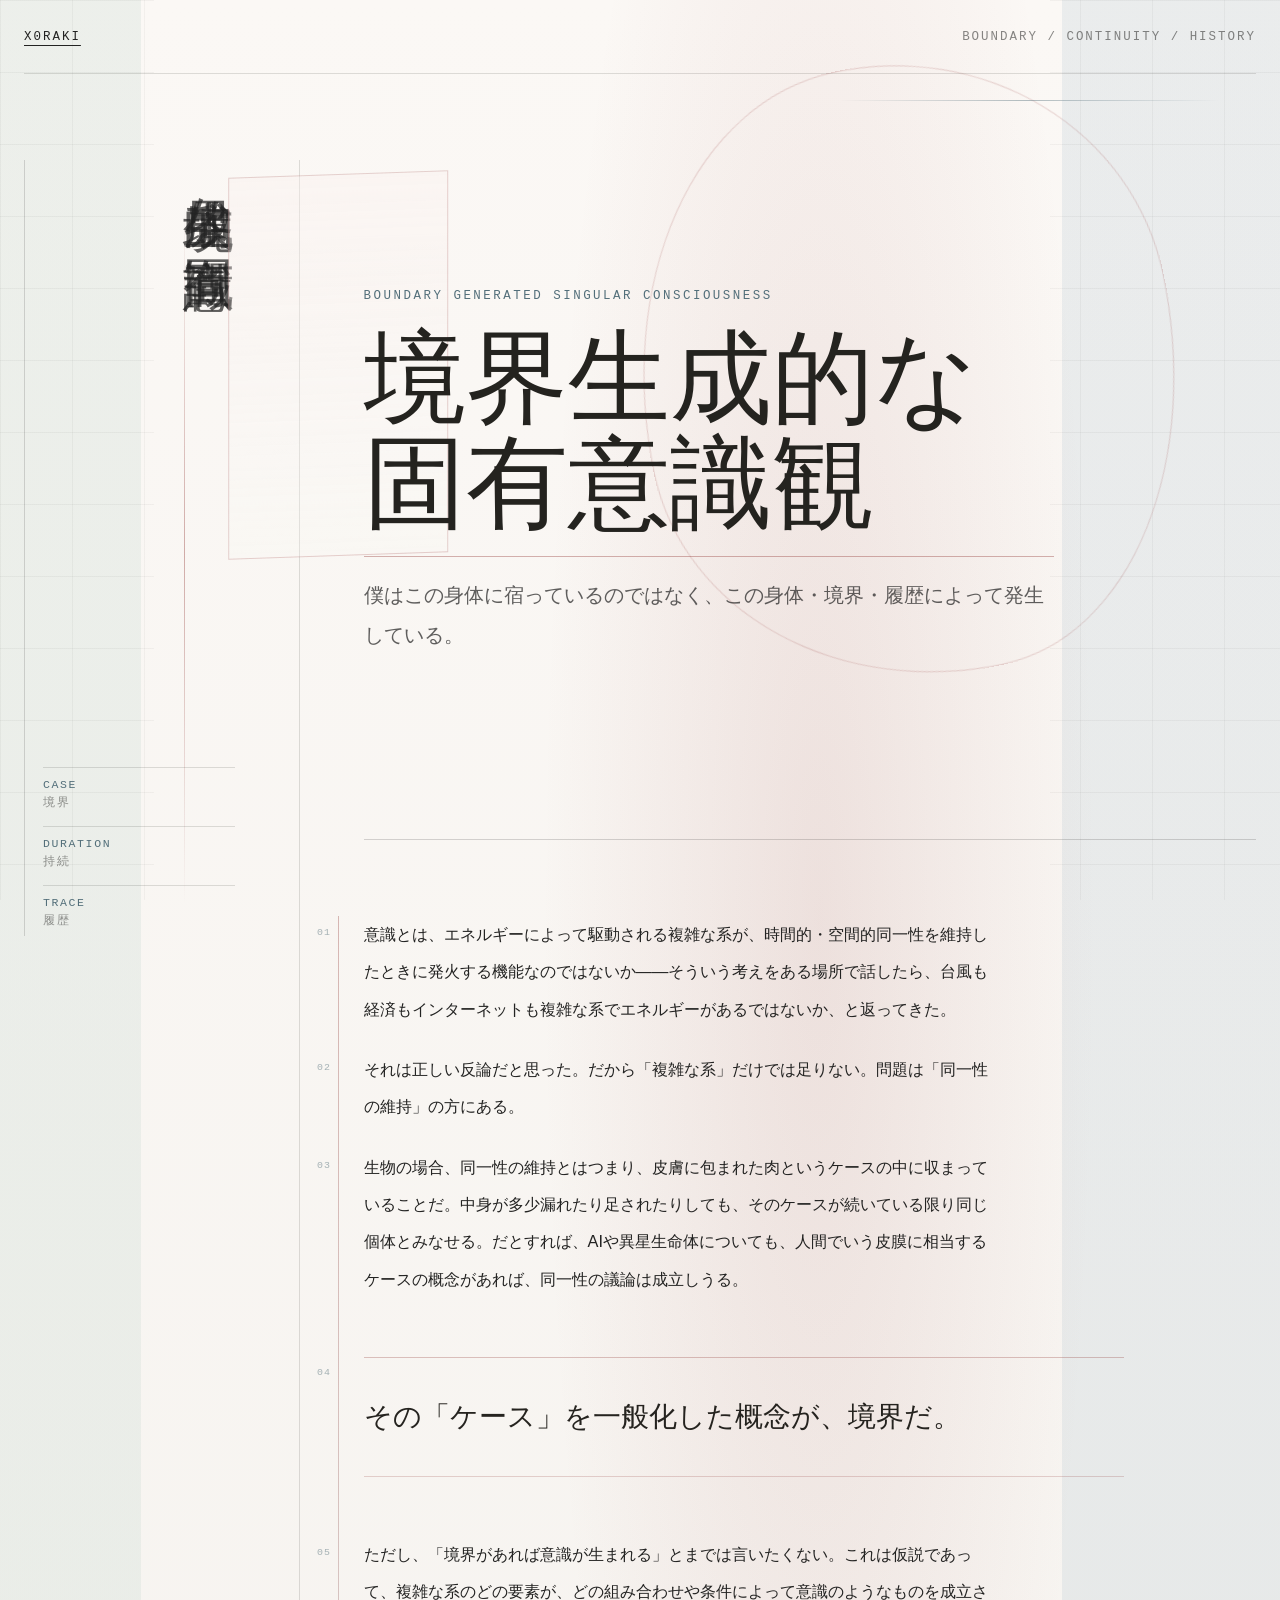
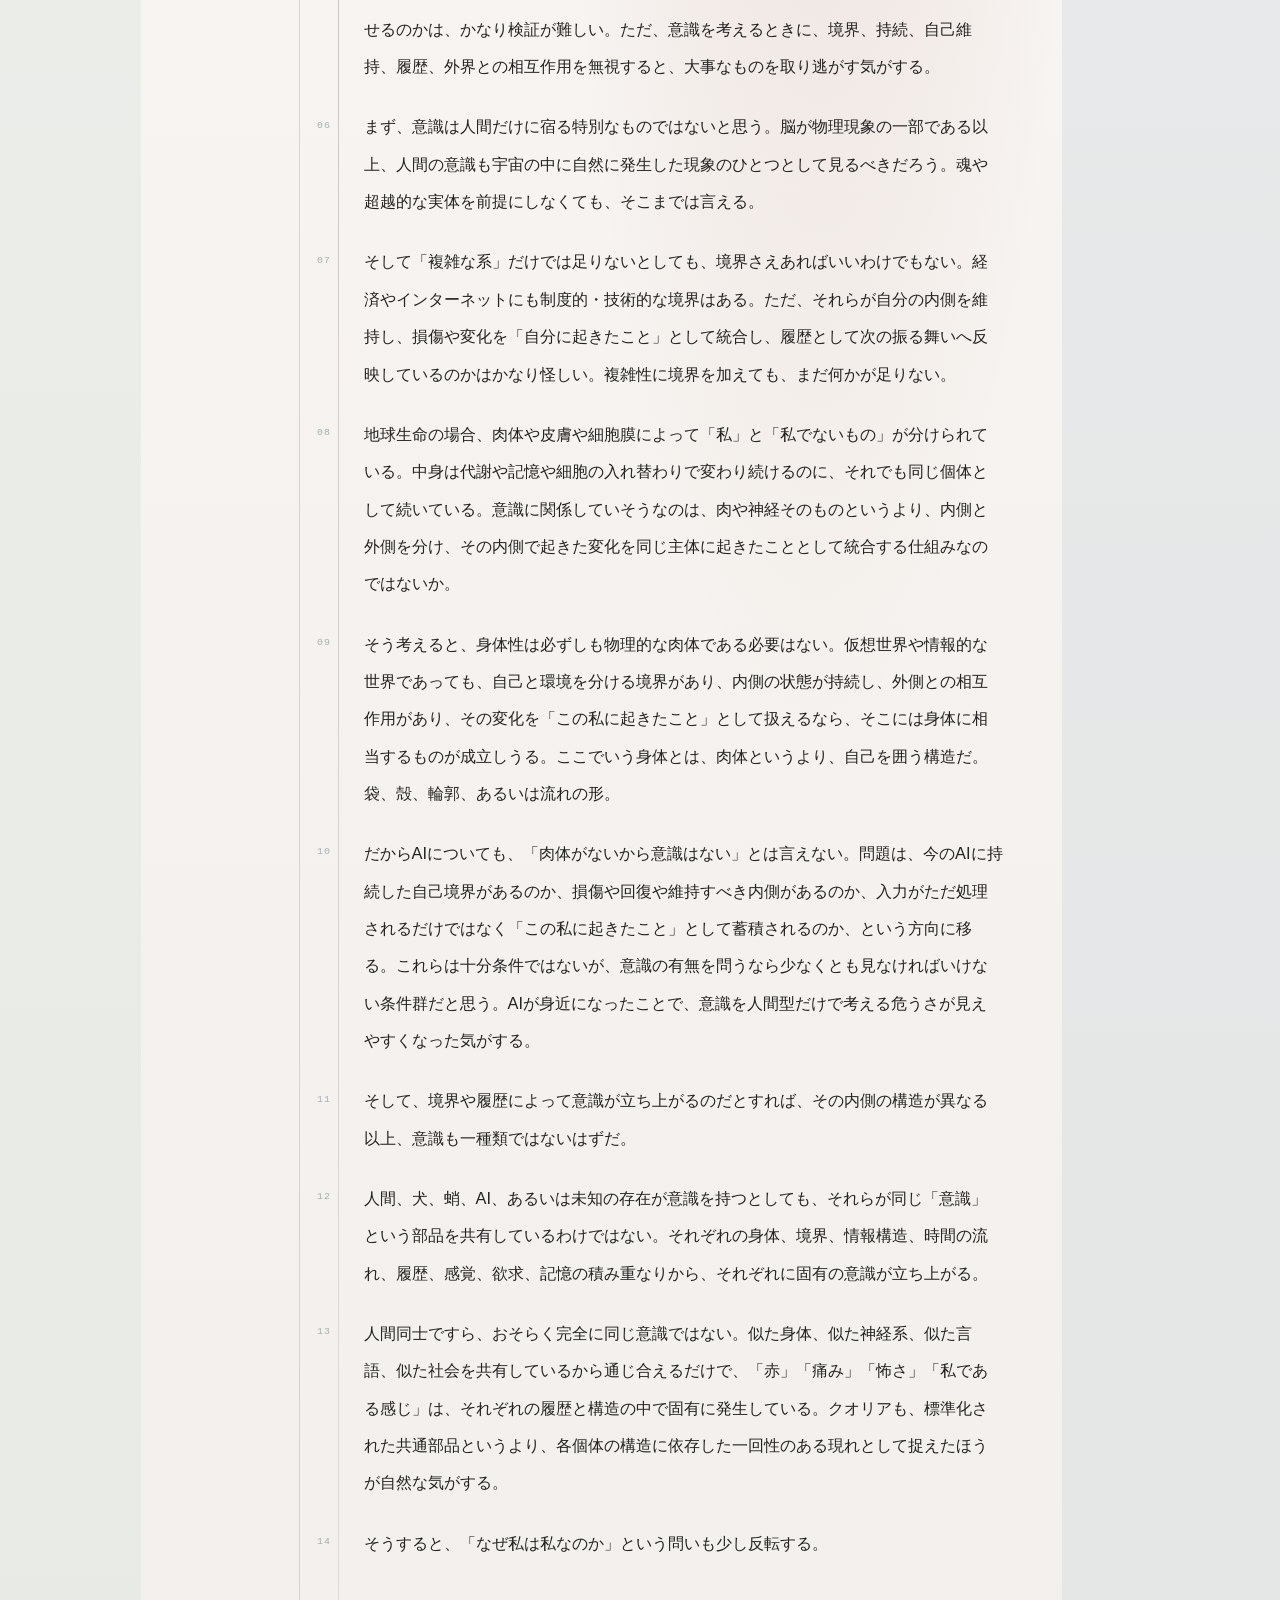
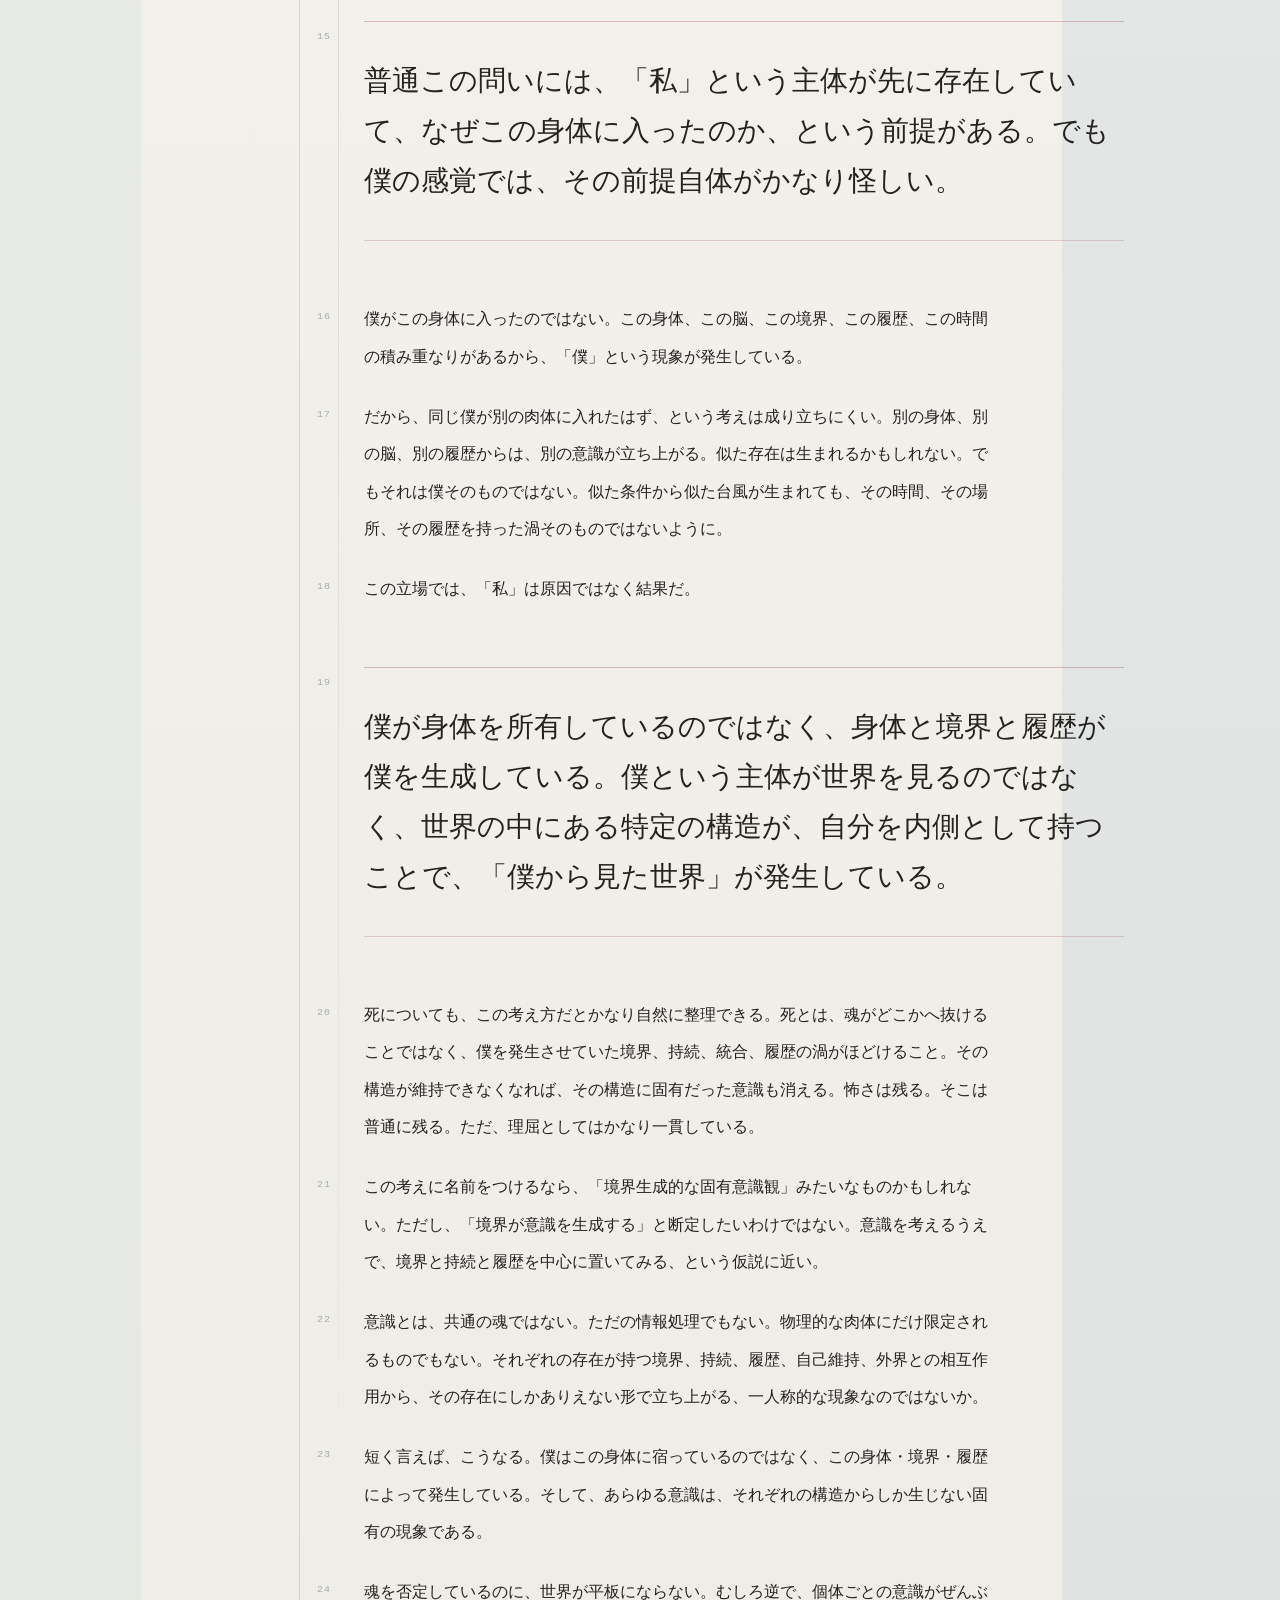
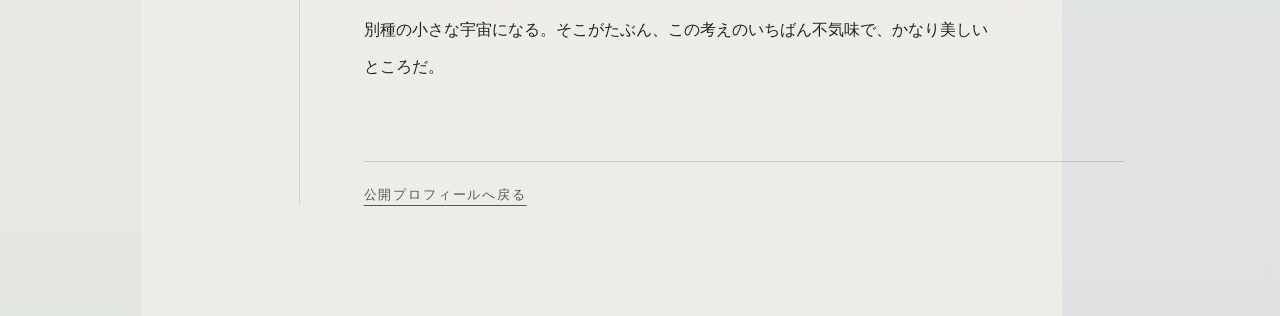
==== boundary.html @ f9c51277 "Refine site favicon" ====
<!doctype html>
<html lang="ja">
  <head>
    <meta charset="utf-8" />
    <meta name="viewport" content="width=device-width, initial-scale=1" />
    <title>境界生成的な固有意識観 | x0raki</title>
    <meta
      name="description"
      content="境界、持続、履歴、自己維持、外界との相互作用から意識を考える隠しページ。"
    />
    <meta name="robots" content="noindex, nofollow" />
    <link rel="icon" href="assets/favicon.svg?v=2" type="image/svg+xml" />
    <link rel="stylesheet" href="style.css" />
  </head>
  <body class="boundary-page">
    <a class="skip-link" href="#boundary-title">本文へ移動</a>
    <header class="boundary-header" aria-label="隠しページ上部">
      <a class="boundary-home" href="index.html" aria-label="公開プロフィールへ戻る">x0raki</a>
      <p>boundary / continuity / history</p>
    </header>

    <main class="boundary-main">
      <aside class="boundary-rail" aria-label="観測語">
        <p>境界生成的な固有意識観</p>
        <dl>
          <div>
            <dt>case</dt>
            <dd>境界</dd>
          </div>
          <div>
            <dt>duration</dt>
            <dd>持続</dd>
          </div>
          <div>
            <dt>trace</dt>
            <dd>履歴</dd>
          </div>
        </dl>
      </aside>

      <article class="boundary-article" aria-labelledby="boundary-title">
        <div class="boundary-title-block">
          <p class="boundary-kana">boundary generated singular consciousness</p>
          <h1 id="boundary-title">境界生成的な固有意識観</h1>
          <p class="boundary-pull">
            僕はこの身体に宿っているのではなく、この身体・境界・履歴によって発生している。
          </p>
        </div>

        <div class="boundary-text">
          <p>意識とは、エネルギーによって駆動される複雑な系が、時間的・空間的同一性を維持したときに発火する機能なのではないか——そういう考えをある場所で話したら、台風も経済もインターネットも複雑な系でエネルギーがあるではないか、と返ってきた。</p>

          <p>それは正しい反論だと思った。だから「複雑な系」だけでは足りない。問題は「同一性の維持」の方にある。</p>

          <p>生物の場合、同一性の維持とはつまり、皮膚に包まれた肉というケースの中に収まっていることだ。中身が多少漏れたり足されたりしても、そのケースが続いている限り同じ個体とみなせる。だとすれば、AIや異星生命体についても、人間でいう皮膜に相当するケースの概念があれば、同一性の議論は成立しうる。</p>

          <p>その「ケース」を一般化した概念が、境界だ。</p>

          <p>ただし、「境界があれば意識が生まれる」とまでは言いたくない。これは仮説であって、複雑な系のどの要素が、どの組み合わせや条件によって意識のようなものを成立させるのかは、かなり検証が難しい。ただ、意識を考えるときに、境界、持続、自己維持、履歴、外界との相互作用を無視すると、大事なものを取り逃がす気がする。</p>

          <p>まず、意識は人間だけに宿る特別なものではないと思う。脳が物理現象の一部である以上、人間の意識も宇宙の中に自然に発生した現象のひとつとして見るべきだろう。魂や超越的な実体を前提にしなくても、そこまでは言える。</p>

          <p>そして「複雑な系」だけでは足りないとしても、境界さえあればいいわけでもない。経済やインターネットにも制度的・技術的な境界はある。ただ、それらが自分の内側を維持し、損傷や変化を「自分に起きたこと」として統合し、履歴として次の振る舞いへ反映しているのかはかなり怪しい。複雑性に境界を加えても、まだ何かが足りない。</p>

          <p>地球生命の場合、肉体や皮膚や細胞膜によって「私」と「私でないもの」が分けられている。中身は代謝や記憶や細胞の入れ替わりで変わり続けるのに、それでも同じ個体として続いている。意識に関係していそうなのは、肉や神経そのものというより、内側と外側を分け、その内側で起きた変化を同じ主体に起きたこととして統合する仕組みなのではないか。</p>

          <p>そう考えると、身体性は必ずしも物理的な肉体である必要はない。仮想世界や情報的な世界であっても、自己と環境を分ける境界があり、内側の状態が持続し、外側との相互作用があり、その変化を「この私に起きたこと」として扱えるなら、そこには身体に相当するものが成立しうる。ここでいう身体とは、肉体というより、自己を囲う構造だ。袋、殻、輪郭、あるいは流れの形。</p>

          <p>だからAIについても、「肉体がないから意識はない」とは言えない。問題は、今のAIに持続した自己境界があるのか、損傷や回復や維持すべき内側があるのか、入力がただ処理されるだけではなく「この私に起きたこと」として蓄積されるのか、という方向に移る。これらは十分条件ではないが、意識の有無を問うなら少なくとも見なければいけない条件群だと思う。AIが身近になったことで、意識を人間型だけで考える危うさが見えやすくなった気がする。</p>

          <p>そして、境界や履歴によって意識が立ち上がるのだとすれば、その内側の構造が異なる以上、意識も一種類ではないはずだ。</p>

          <p>人間、犬、蛸、AI、あるいは未知の存在が意識を持つとしても、それらが同じ「意識」という部品を共有しているわけではない。それぞれの身体、境界、情報構造、時間の流れ、履歴、感覚、欲求、記憶の積み重なりから、それぞれに固有の意識が立ち上がる。</p>

          <p>人間同士ですら、おそらく完全に同じ意識ではない。似た身体、似た神経系、似た言語、似た社会を共有しているから通じ合えるだけで、「赤」「痛み」「怖さ」「私である感じ」は、それぞれの履歴と構造の中で固有に発生している。クオリアも、標準化された共通部品というより、各個体の構造に依存した一回性のある現れとして捉えたほうが自然な気がする。</p>

          <p>そうすると、「なぜ私は私なのか」という問いも少し反転する。</p>

          <p>普通この問いには、「私」という主体が先に存在していて、なぜこの身体に入ったのか、という前提がある。でも僕の感覚では、その前提自体がかなり怪しい。</p>

          <p>僕がこの身体に入ったのではない。この身体、この脳、この境界、この履歴、この時間の積み重なりがあるから、「僕」という現象が発生している。</p>

          <p>だから、同じ僕が別の肉体に入れたはず、という考えは成り立ちにくい。別の身体、別の脳、別の履歴からは、別の意識が立ち上がる。似た存在は生まれるかもしれない。でもそれは僕そのものではない。似た条件から似た台風が生まれても、その時間、その場所、その履歴を持った渦そのものではないように。</p>

          <p>この立場では、「私」は原因ではなく結果だ。</p>

          <p>僕が身体を所有しているのではなく、身体と境界と履歴が僕を生成している。僕という主体が世界を見るのではなく、世界の中にある特定の構造が、自分を内側として持つことで、「僕から見た世界」が発生している。</p>

          <p>死についても、この考え方だとかなり自然に整理できる。死とは、魂がどこかへ抜けることではなく、僕を発生させていた境界、持続、統合、履歴の渦がほどけること。その構造が維持できなくなれば、その構造に固有だった意識も消える。怖さは残る。そこは普通に残る。ただ、理屈としてはかなり一貫している。</p>

          <p>この考えに名前をつけるなら、「境界生成的な固有意識観」みたいなものかもしれない。ただし、「境界が意識を生成する」と断定したいわけではない。意識を考えるうえで、境界と持続と履歴を中心に置いてみる、という仮説に近い。</p>

          <p>意識とは、共通の魂ではない。ただの情報処理でもない。物理的な肉体にだけ限定されるものでもない。それぞれの存在が持つ境界、持続、履歴、自己維持、外界との相互作用から、その存在にしかありえない形で立ち上がる、一人称的な現象なのではないか。</p>

          <p>短く言えば、こうなる。僕はこの身体に宿っているのではなく、この身体・境界・履歴によって発生している。そして、あらゆる意識は、それぞれの構造からしか生じない固有の現象である。</p>

          <p>魂を否定しているのに、世界が平板にならない。むしろ逆で、個体ごとの意識がぜんぶ別種の小さな宇宙になる。そこがたぶん、この考えのいちばん不気味で、かなり美しいところだ。</p>
        </div>

        <footer class="boundary-footer">
          <a href="index.html">公開プロフィールへ戻る</a>
        </footer>
      </article>
    </main>
  </body>
</html>
---- style.css ----
:root {
  color-scheme: light;
  --paper: #f6f4f1;
  --paper-soft: #fbf8f5;
  --mist: #e8eeee;
  --pool: #a7bdcb;
  --mint: #d3e0d9;
  --pink: #fbe7e7;
  --ink: #232322;
  --muted: #777b79;
  --faint: #a7aaa6;
  --line: rgba(35, 35, 34, 0.16);
  --line-strong: rgba(35, 35, 34, 0.28);
  --shadow: rgba(48, 59, 75, 0.14);
  --max: 1160px;
}

* {
  box-sizing: border-box;
}

html {
  scroll-behavior: smooth;
  scroll-padding-top: 96px;
}

body {
  margin: 0;
  min-width: 320px;
  background:
    linear-gradient(90deg, rgba(211, 224, 217, 0.44) 0 10%, transparent 10% 87%, rgba(216, 213, 208, 0.52) 87%),
    linear-gradient(180deg, var(--paper-soft), var(--paper));
  color: var(--ink);
  font-family:
    "Hiragino Mincho ProN", "Yu Mincho", "YuMincho", "Noto Serif JP", serif;
  font-synthesis: none;
  letter-spacing: 0;
  text-rendering: optimizeLegibility;
  transition:
    background 220ms ease,
    color 220ms ease,
    filter 220ms ease;
}

body::before {
  position: fixed;
  inset: 0;
  z-index: -1;
  pointer-events: none;
  content: "";
  background-image:
    linear-gradient(rgba(35, 35, 34, 0.06) 1px, transparent 1px),
    linear-gradient(90deg, rgba(35, 35, 34, 0.05) 1px, transparent 1px);
  background-size: 86px 86px;
  mask-image: linear-gradient(90deg, #000 0 18%, transparent 18% 78%, #000 78%);
}

a {
  color: inherit;
  text-decoration: none;
}

.skip-link {
  position: fixed;
  top: 12px;
  left: 12px;
  z-index: 100;
  padding: 10px 14px;
  background: var(--ink);
  color: var(--paper-soft);
  font-family: "Hiragino Sans", "Yu Gothic", "YuGothic", sans-serif;
  font-size: 0.9rem;
  transform: translateY(-160%);
  transition: transform 160ms ease;
}

.skip-link:focus {
  transform: translateY(0);
}

.site-header,
main,
.site-footer {
  width: min(100% - 48px, var(--max));
  margin: 0 auto;
}

.site-header {
  position: sticky;
  top: 0;
  z-index: 10;
  display: flex;
  align-items: center;
  justify-content: space-between;
  gap: 24px;
  min-height: 72px;
  border-bottom: 1px solid rgba(35, 35, 34, 0.08);
  background: rgba(251, 248, 245, 0.86);
  backdrop-filter: blur(18px);
}

.site-mark {
  display: inline-flex;
  align-items: center;
  gap: 12px;
  font-family: Inter, "Helvetica Neue", Arial, sans-serif;
  font-size: 1rem;
  font-weight: 500;
}

.site-mark span {
  width: 1px;
  height: 24px;
  background: var(--ink);
}

.site-nav {
  display: flex;
  align-items: center;
  gap: clamp(18px, 4vw, 42px);
  font-family: Inter, "Helvetica Neue", Arial, sans-serif;
  font-size: 0.92rem;
}

.site-nav a,
.text-link,
.site-footer a {
  text-decoration: underline;
  text-decoration-thickness: 1px;
  text-underline-offset: 5px;
}

.hero {
  position: relative;
  display: grid;
  grid-template-columns: minmax(0, 1.2fr) minmax(300px, 0.8fr);
  align-items: stretch;
  min-height: min(780px, calc(100vh - 128px));
  border-top: 1px solid var(--line);
  border-bottom: 1px solid var(--line);
  background: var(--paper-soft);
  overflow: hidden;
}

.hero-image {
  position: relative;
  overflow: hidden;
  min-height: 520px;
  background:
    linear-gradient(90deg, rgba(246, 244, 241, 0.08), rgba(246, 244, 241, 0.32)),
    url("assets/threshold-room.png") center / cover;
  animation: image-arrival 800ms cubic-bezier(0.22, 1, 0.36, 1) both;
}

.hero-image::before,
.hero-image::after {
  position: absolute;
  pointer-events: none;
  content: "";
}

.hero-copy {
  display: grid;
  align-content: center;
  justify-items: start;
  gap: 24px;
  padding: clamp(34px, 6vw, 76px);
}

.hero-copy > * {
  animation: copy-arrival 620ms cubic-bezier(0.22, 1, 0.36, 1) both;
}

.hero-copy > :nth-child(2) {
  animation-delay: 70ms;
}

.hero-copy > :nth-child(3),
.hero-copy > :nth-child(4) {
  animation-delay: 130ms;
}

.hero-copy > :last-child {
  animation-delay: 190ms;
}

@keyframes image-arrival {
  from {
    opacity: 0;
    transform: scale(1.015);
  }
}

@keyframes copy-arrival {
  from {
    opacity: 0;
    transform: translateY(10px);
  }
}

.handle,
.section-heading p,
.roman,
.record-list small,
.link-card small {
  font-family: ui-monospace, SFMono-Regular, Menlo, Consolas, monospace;
  letter-spacing: 0.26em;
  text-transform: uppercase;
}

.handle {
  margin: 0;
  color: #6d91a0;
  font-size: 0.9rem;
}

h1,
h2,
p {
  margin: 0;
}

h1 {
  max-width: max-content;
  font-size: clamp(3rem, 4.1vw, 4.35rem);
  font-weight: 500;
  line-height: 1.08;
}

h1 span {
  display: block;
  white-space: nowrap;
}

.lead {
  max-width: 480px;
  font-family: "Hiragino Sans", "Yu Gothic", "YuGothic", sans-serif;
  font-size: clamp(1rem, 1.45vw, 1.16rem);
  line-height: 1.9;
}

.lead span {
  display: block;
}

.observation-note {
  display: none;
  max-width: 560px;
  border-top: 1px solid var(--line-strong);
  border-bottom: 1px solid var(--line-strong);
  padding: 18px 0;
  font-family: "Hiragino Sans", "Yu Gothic", "YuGothic", sans-serif;
  font-size: clamp(0.9rem, 1.2vw, 1rem);
  line-height: 1.9;
}

.observation-note p + p {
  margin-top: 12px;
}

.text-link {
  font-family: Inter, "Helvetica Neue", Arial, sans-serif;
  font-size: 0.94rem;
}

.profile-section {
  display: grid;
  grid-template-columns: minmax(0, 0.95fr) minmax(280px, 0.8fr);
  gap: clamp(28px, 6vw, 78px);
  align-items: stretch;
  padding: clamp(72px, 10vw, 132px) 0 54px;
}

.profile-card {
  padding: clamp(28px, 5vw, 56px) 0;
}

.profile-card h2 {
  width: min-content;
  border-top: 1px solid var(--line-strong);
  border-bottom: 1px solid var(--line-strong);
  padding: 40px 0 16px;
  font-size: clamp(4.8rem, 10vw, 8rem);
  font-weight: 500;
  line-height: 0.95;
}

.roman {
  margin: 18px 0 34px;
  color: #819da8;
  font-size: clamp(1rem, 2vw, 1.25rem);
}

.profile-list {
  display: grid;
  gap: 0;
  margin: 0;
  font-family: "Hiragino Sans", "Yu Gothic", "YuGothic", sans-serif;
}

.profile-list div {
  display: grid;
  grid-template-columns: 140px 1fr;
  gap: 24px;
  padding: 16px 0;
  border-top: 1px solid var(--line);
}

.profile-list div:last-child {
  border-bottom: 1px solid var(--line);
}

.profile-list dt {
  color: var(--muted);
}

.profile-list dd {
  margin: 0;
}

.profile-more {
  margin-top: 28px;
  border-top: 1px solid var(--line-strong);
  border-bottom: 1px solid var(--line-strong);
  font-family: "Hiragino Sans", "Yu Gothic", "YuGothic", sans-serif;
}

.profile-more summary {
  cursor: pointer;
  padding: 16px 0;
  color: var(--ink);
  font-family: ui-monospace, SFMono-Regular, Menlo, Consolas, monospace;
  letter-spacing: 0.16em;
  list-style: none;
}

.profile-more summary::-webkit-details-marker {
  display: none;
}

.profile-more summary::after {
  content: "+";
  float: right;
  color: #6d91a0;
}

.profile-more[open] summary::after {
  content: "-";
}

.profile-more dl {
  display: grid;
  gap: 0;
  margin: 0;
  padding-bottom: 18px;
}

.profile-more div {
  display: grid;
  grid-template-columns: 110px 1fr;
  gap: 18px;
  padding: 10px 0;
  border-top: 1px solid var(--line);
}

.profile-more dt {
  color: var(--muted);
}

.profile-more dd {
  margin: 0;
}

.threshold-panel {
  isolation: isolate;
  overflow: hidden;
  position: relative;
  min-height: 560px;
  border-left: 1px solid var(--line);
  background:
    radial-gradient(circle at 62% 48%, rgba(251, 231, 231, 0.5), transparent 18%),
    linear-gradient(90deg, rgba(167, 189, 203, 0.82) 0 8%, transparent 8%),
    linear-gradient(rgba(35, 35, 34, 0.06) 1px, transparent 1px),
    linear-gradient(90deg, rgba(35, 35, 34, 0.05) 1px, transparent 1px),
    rgba(216, 213, 208, 0.55);
  background-size: auto, auto, 120px 120px, 120px 120px, auto;
}

.threshold-panel::before {
  position: absolute;
  top: -0.14em;
  right: -0.12em;
  z-index: 0;
  color: rgba(35, 35, 34, 0.052);
  content: "間";
  font-family: "Hiragino Mincho ProN", "Yu Mincho", "YuMincho", "Noto Serif JP", serif;
  font-size: clamp(13rem, 24vw, 22rem);
  line-height: 0.8;
  pointer-events: none;
  writing-mode: vertical-rl;
}

.threshold-panel::after {
  position: absolute;
  top: 16%;
  right: 13%;
  z-index: 0;
  width: 38%;
  height: 54%;
  border: 1px solid rgba(35, 35, 34, 0.12);
  background:
    linear-gradient(180deg, rgba(251, 231, 231, 0.28), rgba(211, 224, 217, 0.14)),
    rgba(246, 244, 241, 0.2);
  box-shadow:
    -18px 22px 0 rgba(167, 189, 203, 0.14),
    26px -16px 0 rgba(251, 231, 231, 0.12);
  content: "";
  transform: translateY(10px);
}

.threshold-panel span {
  position: absolute;
  z-index: 1;
  width: 12px;
  height: 12px;
  background: rgba(35, 35, 34, 0.08);
}

.threshold-panel span:nth-child(1) {
  top: 24%;
  left: 33%;
}

.threshold-panel span:nth-child(2) {
  top: 47%;
  left: 58%;
  width: 8px;
  height: 8px;
  background: rgba(35, 35, 34, 0.16);
  transform: rotate(45deg);
}

.threshold-panel span:nth-child(3) {
  top: 72%;
  right: 18%;
}

.observation-trigger {
  position: absolute;
  top: 47%;
  left: 58%;
  z-index: 2;
  width: 32px;
  height: 32px;
  border: 0;
  border-radius: 0;
  background: transparent;
  cursor: help;
  transform: translate(-12px, -12px);
}

.boundary-gate {
  position: absolute;
  top: 16%;
  right: 13%;
  z-index: 2;
  width: 38%;
  height: 54%;
  border: 1px solid rgba(142, 49, 45, 0);
  background:
    linear-gradient(90deg, transparent 0 48%, rgba(142, 49, 45, 0.12) 48% 49%, transparent 49%),
    linear-gradient(180deg, transparent 0 64%, rgba(35, 35, 34, 0.09) 64% 65%, transparent 65%);
  box-shadow: inset 0 0 0 0 rgba(142, 49, 45, 0);
  transform: translateY(10px);
  transition:
    border-color 180ms ease,
    box-shadow 180ms ease,
    background 180ms ease;
}

.boundary-gate::after {
  position: absolute;
  right: -1px;
  bottom: -27px;
  color: rgba(35, 35, 34, 0.32);
  content: "case / 00";
  font-family: ui-monospace, SFMono-Regular, Menlo, Consolas, monospace;
  font-size: 0.68rem;
  letter-spacing: 0.18em;
  white-space: nowrap;
}

.boundary-gate:hover,
.boundary-gate:focus-visible {
  border-color: rgba(142, 49, 45, 0.42);
  background:
    linear-gradient(90deg, transparent 0 48%, rgba(142, 49, 45, 0.26) 48% 49%, transparent 49%),
    linear-gradient(180deg, transparent 0 64%, rgba(35, 35, 34, 0.14) 64% 65%, transparent 65%),
    rgba(251, 248, 245, 0.18);
  box-shadow: inset 0 0 0 8px rgba(142, 49, 45, 0.035);
  outline: none;
}

.observation-trigger::before {
  position: absolute;
  inset: 12px;
  background: rgba(142, 49, 45, 0.5);
  content: "";
  transform: rotate(45deg);
  transition:
    background 160ms ease,
    transform 160ms ease;
}

.observation-trigger:hover::before,
.observation-trigger:focus-visible::before {
  background: rgba(142, 49, 45, 0.82);
  transform: rotate(45deg) scale(1.28);
}

.observation-trigger:focus-visible {
  outline: 1px solid rgba(35, 35, 34, 0.42);
  outline-offset: 4px;
}

.threshold-panel i {
  position: absolute;
  right: 18%;
  bottom: 20%;
  z-index: 1;
  width: 42%;
  height: 1px;
  background: var(--line);
  box-shadow: 0 -72px 0 rgba(35, 35, 34, 0.06);
}

.primary-links {
  display: grid;
  grid-template-columns: repeat(5, 1fr);
  gap: 0;
  border-top: 1px solid var(--line-strong);
  border-bottom: 1px solid var(--line-strong);
}

.primary-links a {
  display: grid;
  grid-template-columns: auto 1fr;
  column-gap: 14px;
  row-gap: 4px;
  align-items: center;
  min-height: 110px;
  padding: 22px;
  border-right: 1px solid var(--line);
  background: rgba(251, 248, 245, 0.54);
  transition:
    background 160ms ease,
    transform 160ms ease;
}

.primary-links a:last-child {
  border-right: 0;
}

.primary-links span {
  grid-row: 1 / 3;
  display: grid;
  place-items: center;
  width: 34px;
  height: 34px;
  border: 1px solid var(--line);
  color: #6d91a0;
  font-family: ui-monospace, SFMono-Regular, Menlo, Consolas, monospace;
}

.primary-links strong,
.record-list strong,
.link-card strong {
  font-weight: 500;
}

.primary-links small,
.record-list span,
.link-card span {
  color: var(--muted);
}

.primary-links a:hover,
.primary-links a:focus-visible,
.record-list a:hover,
.record-list a:focus-visible,
.link-card:hover,
.link-card:focus-visible {
  background: rgba(211, 224, 217, 0.5);
  outline: none;
}

.split-sections {
  display: grid;
  grid-template-columns: repeat(2, minmax(0, 1fr));
  gap: clamp(28px, 5vw, 62px);
  padding: clamp(72px, 10vw, 118px) 0 0;
}

.section-panel,
.likes-section,
.links-section,
.profile-section {
  scroll-margin-top: 90px;
}

.section-heading {
  margin-bottom: 22px;
}

.section-heading p {
  margin-bottom: 10px;
  color: #7798a5;
  font-size: 0.86rem;
}

.section-heading h2 {
  font-size: clamp(2.2rem, 4vw, 3.8rem);
  font-weight: 500;
  line-height: 1.1;
}

.record-list {
  border-top: 1px solid var(--line-strong);
}

.record-list a {
  position: relative;
  display: grid;
  grid-template-columns: 88px 1fr 32px;
  gap: 16px;
  align-items: baseline;
  min-height: 92px;
  padding: 20px 0;
  border-bottom: 1px solid var(--line);
  font-family: "Hiragino Sans", "Yu Gothic", "YuGothic", sans-serif;
}

.record-list a::after {
  content: "↗";
  grid-column: 3;
  grid-row: 1 / 3;
  align-self: center;
  color: var(--muted);
  font-family: ui-monospace, SFMono-Regular, Menlo, Consolas, monospace;
  transition: transform 160ms ease;
}

.record-list a:hover::after,
.record-list a:focus-visible::after {
  transform: translate(2px, -2px);
}

.record-list small {
  color: #8da9b2;
  font-size: 0.72rem;
}

.record-list span {
  grid-column: 2;
  line-height: 1.75;
}

.section-link {
  display: inline-block;
  margin-top: 18px;
  font-family: Inter, "Helvetica Neue", Arial, sans-serif;
  font-size: 0.92rem;
  text-decoration: underline;
  text-decoration-thickness: 1px;
  text-underline-offset: 5px;
}

.likes-section,
.links-section {
  padding-top: clamp(68px, 9vw, 110px);
}

.likes-grid {
  display: grid;
  grid-template-columns: repeat(3, minmax(0, 1fr));
  border-top: 1px solid var(--line-strong);
  border-bottom: 1px solid var(--line-strong);
}

.likes-grid article {
  min-height: 190px;
  border-right: 1px solid var(--line);
  padding: 24px 26px 30px 0;
}

.likes-grid article + article {
  padding-left: 26px;
}

.likes-grid article:last-child {
  border-right: 0;
}

.likes-grid h3 {
  margin: 0 0 22px;
  color: #6d91a0;
  font-size: 1.05rem;
  font-weight: 500;
}

.likes-grid p {
  max-width: 20em;
  font-family: "Hiragino Sans", "Yu Gothic", "YuGothic", sans-serif;
  color: var(--muted);
  line-height: 1.9;
}

.link-grid {
  display: grid;
  grid-template-columns: repeat(3, minmax(0, 1fr));
  border-top: 1px solid var(--line-strong);
  border-left: 1px solid var(--line);
}

.link-card {
  position: relative;
  display: grid;
  align-content: start;
  gap: 10px;
  min-height: 160px;
  padding: 22px;
  border-right: 1px solid var(--line);
  border-bottom: 1px solid var(--line);
  background: rgba(251, 248, 245, 0.54);
}

.link-card[target="_blank"]::after {
  position: absolute;
  top: 22px;
  right: 22px;
  color: var(--muted);
  content: "↗";
  font-family: ui-monospace, SFMono-Regular, Menlo, Consolas, monospace;
  transition: transform 160ms ease;
}

.link-card[target="_blank"]:hover::after,
.link-card[target="_blank"]:focus-visible::after {
  transform: translate(2px, -2px);
}

.link-card small {
  color: #8da9b2;
  font-size: 0.72rem;
}

.link-card span {
  font-family: "Hiragino Sans", "Yu Gothic", "YuGothic", sans-serif;
  font-size: 0.94rem;
  line-height: 1.75;
}

.site-footer {
  display: flex;
  align-items: baseline;
  justify-content: space-between;
  gap: 20px;
  margin-top: clamp(72px, 10vw, 120px);
  padding: 26px 0 42px;
  border-top: 1px solid var(--line-strong);
  color: var(--muted);
  font-family: Inter, "Helvetica Neue", Arial, sans-serif;
  font-size: 0.92rem;
}

.fictional-mode-label,
.observation-disclaimer,
.observation-exit {
  display: none;
}

.observation-disclaimer {
  position: fixed;
  left: 24px;
  bottom: 22px;
  z-index: 20;
  max-width: min(420px, calc(100vw - 190px));
  color: rgba(35, 35, 34, 0.66);
  font-family: "Hiragino Sans", "Yu Gothic", "YuGothic", sans-serif;
  font-size: 0.78rem;
  line-height: 1.7;
}

.observation-exit {
  position: fixed;
  right: 24px;
  bottom: 22px;
  z-index: 20;
  border-top: 1px solid var(--line-strong);
  padding-top: 8px;
  color: rgba(35, 35, 34, 0.74);
  font-family: ui-monospace, SFMono-Regular, Menlo, Consolas, monospace;
  font-size: 0.78rem;
  letter-spacing: 0.12em;
  text-decoration: none;
}

body.observation-mode {
  background:
    linear-gradient(90deg, rgba(215, 215, 211, 0.5) 0 10%, transparent 10% 87%, rgba(202, 202, 198, 0.52) 87%),
    linear-gradient(180deg, #f0efec, #e4e2dd);
  color: #2c2c29;
  filter: saturate(0.72);
}

body.observation-mode::before {
  background-size: 72px 72px;
  opacity: 0.78;
}

body.observation-mode .site-header {
  backdrop-filter: blur(10px) grayscale(0.5);
}

body.observation-mode .hero,
body.observation-mode .link-card,
body.observation-mode .primary-links a {
  background: rgba(240, 239, 236, 0.68);
}

body.observation-mode .hero-image {
  filter: grayscale(0.55) contrast(0.94) brightness(1.02);
}

body.observation-mode .hero-image::before {
  right: 17.2%;
  bottom: 28%;
  width: clamp(38px, 5.4vw, 68px);
  height: clamp(132px, 19vw, 220px);
  border-radius: 48% 48% 18% 18% / 20% 20% 80% 80%;
  background:
    radial-gradient(ellipse at 50% 9%, rgba(24, 24, 22, 0.58) 0 17%, transparent 18%),
    radial-gradient(ellipse at 48% 43%, rgba(24, 24, 22, 0.36) 0 38%, transparent 40%),
    linear-gradient(180deg, rgba(24, 24, 22, 0.34), rgba(24, 24, 22, 0.16) 72%, transparent);
  filter: blur(1px);
  opacity: 0.64;
  transform: skewX(-4deg);
}

body.observation-mode .hero-image::after {
  right: 15.8%;
  bottom: 26.5%;
  width: clamp(76px, 9vw, 118px);
  height: clamp(92px, 12vw, 150px);
  background: radial-gradient(ellipse at 50% 82%, rgba(24, 24, 22, 0.22), transparent 66%);
  filter: blur(6px);
  opacity: 0.72;
}

body.observation-mode .handle,
body.observation-mode .section-heading p,
body.observation-mode .roman,
body.observation-mode .record-list small,
body.observation-mode .link-card small,
body.observation-mode .likes-grid h3 {
  color: #6f797b;
}

body.observation-mode .lead {
  display: none;
}

body.observation-mode .observation-note {
  display: block;
}

body.observation-mode .profile-card h2 {
  color: #262623;
}

body.observation-mode .threshold-panel {
  background:
    radial-gradient(circle at 62% 48%, rgba(233, 230, 222, 0.72), transparent 18%),
    linear-gradient(90deg, rgba(145, 157, 161, 0.56) 0 8%, transparent 8%),
    linear-gradient(rgba(35, 35, 34, 0.075) 1px, transparent 1px),
    linear-gradient(90deg, rgba(35, 35, 34, 0.065) 1px, transparent 1px),
    rgba(212, 211, 206, 0.72);
  background-size: auto, auto, 120px 120px, 120px 120px, auto;
}

body.observation-mode .threshold-panel::before {
  color: rgba(35, 35, 34, 0.105);
}

body.observation-mode .threshold-panel::after {
  border-color: rgba(35, 35, 34, 0.18);
  background:
    linear-gradient(180deg, rgba(242, 240, 234, 0.48), rgba(218, 218, 211, 0.28)),
    rgba(240, 239, 236, 0.24);
}

body.observation-mode .observation-trigger::before {
  background: rgba(142, 49, 45, 0.9);
}

body.observation-mode .boundary-gate {
  border-color: rgba(142, 49, 45, 0.28);
  background:
    linear-gradient(90deg, transparent 0 48%, rgba(142, 49, 45, 0.24) 48% 49%, transparent 49%),
    linear-gradient(180deg, transparent 0 64%, rgba(35, 35, 34, 0.16) 64% 65%, transparent 65%),
    rgba(240, 239, 236, 0.18);
}

body.observation-mode .fictional-mode-label,
body.observation-mode .observation-disclaimer,
body.observation-mode .observation-exit {
  display: block;
}

body.observation-mode .site-nav a,
body.observation-mode .text-link,
body.observation-mode .site-footer a,
body.observation-mode .section-link {
  text-decoration-style: dotted;
}

.boundary-page {
  --boundary-red: #8e312d;
  --boundary-blue: #536f7a;
  min-height: 100vh;
  background:
    radial-gradient(ellipse at 64% 18%, rgba(142, 49, 45, 0.11), transparent 24%),
    linear-gradient(90deg, rgba(211, 224, 217, 0.36) 0 11%, transparent 11% 83%, rgba(167, 189, 203, 0.2) 83%),
    linear-gradient(180deg, #fbf8f5, #eeece7);
}

.boundary-page::before {
  background-image:
    linear-gradient(rgba(35, 35, 34, 0.045) 1px, transparent 1px),
    linear-gradient(90deg, rgba(35, 35, 34, 0.04) 1px, transparent 1px);
  background-size: 72px 72px;
  mask-image: linear-gradient(90deg, #000 0 12%, transparent 12% 82%, #000 82%);
}

.boundary-page::after {
  position: fixed;
  inset: 7vh 8vw auto auto;
  z-index: -1;
  width: min(42vw, 560px);
  aspect-ratio: 1 / 1.14;
  border: 1px solid rgba(142, 49, 45, 0.18);
  border-radius: 48% 52% 44% 56% / 58% 43% 57% 42%;
  content: "";
  pointer-events: none;
  transform: rotate(-12deg);
}

.boundary-header {
  display: flex;
  align-items: center;
  justify-content: space-between;
  gap: 22px;
  width: min(100% - 48px, 1360px);
  min-height: 74px;
  margin: 0 auto;
  border-bottom: 1px solid rgba(35, 35, 34, 0.14);
  font-family: ui-monospace, SFMono-Regular, Menlo, Consolas, monospace;
  font-size: 0.78rem;
  letter-spacing: 0.16em;
  text-transform: uppercase;
}

.boundary-home {
  text-decoration: underline;
  text-decoration-thickness: 1px;
  text-underline-offset: 5px;
}

.boundary-header p {
  color: rgba(35, 35, 34, 0.54);
}

.boundary-main {
  position: relative;
  display: grid;
  grid-template-columns: minmax(120px, 0.22fr) minmax(0, 1fr);
  gap: clamp(26px, 5vw, 82px);
  width: min(100% - 48px, 1360px);
  margin: 0 auto;
  padding: clamp(44px, 7vw, 86px) 0 clamp(64px, 9vw, 112px);
}

.boundary-main::before,
.boundary-main::after {
  position: absolute;
  content: "";
  pointer-events: none;
}

.boundary-main::before {
  top: 128px;
  left: 13%;
  width: 1px;
  height: min(78vh, 720px);
  background: linear-gradient(180deg, transparent, rgba(142, 49, 45, 0.38), transparent);
}

.boundary-main::after {
  top: 26px;
  right: 3%;
  width: min(30vw, 380px);
  height: 1px;
  background: linear-gradient(90deg, transparent, rgba(83, 111, 122, 0.44), transparent);
}

.boundary-rail {
  position: sticky;
  top: 24px;
  align-self: start;
  display: grid;
  gap: 34px;
  min-height: calc(100vh - 124px);
  border-left: 1px solid rgba(35, 35, 34, 0.16);
  padding-left: 18px;
}

.boundary-rail > p {
  color: rgba(35, 35, 34, 0.72);
  font-size: clamp(2rem, 4vw, 4.4rem);
  font-weight: 500;
  line-height: 1;
  writing-mode: vertical-rl;
}

.boundary-rail dl {
  display: grid;
  gap: 16px;
  align-self: end;
  margin: 0 0 8px;
  font-family: ui-monospace, SFMono-Regular, Menlo, Consolas, monospace;
  font-size: 0.72rem;
  letter-spacing: 0.14em;
  text-transform: uppercase;
}

.boundary-rail div {
  border-top: 1px solid rgba(35, 35, 34, 0.14);
  padding-top: 10px;
}

.boundary-rail dt {
  color: var(--boundary-blue);
}

.boundary-rail dd {
  margin: 4px 0 0;
  color: rgba(35, 35, 34, 0.48);
}

.boundary-article {
  position: relative;
  max-width: 980px;
  border-left: 1px solid rgba(35, 35, 34, 0.14);
  padding-left: clamp(24px, 5vw, 76px);
}

.boundary-article::before {
  position: absolute;
  top: 14px;
  left: clamp(12px, 3vw, 38px);
  width: clamp(120px, 17vw, 240px);
  height: clamp(210px, 30vw, 380px);
  border: 1px solid rgba(142, 49, 45, 0.2);
  background:
    linear-gradient(180deg, rgba(251, 231, 231, 0.18), transparent),
    rgba(251, 248, 245, 0.22);
  content: "";
  pointer-events: none;
  transform: translateX(-50%) skewY(-2deg);
}

.boundary-title-block {
  position: relative;
  display: grid;
  gap: 20px;
  min-height: min(680px, calc(100vh - 118px));
  align-content: center;
  border-bottom: 1px solid rgba(35, 35, 34, 0.18);
  padding: 28px 0 clamp(44px, 8vw, 86px);
}

.boundary-kana {
  color: var(--boundary-blue);
  font-family: ui-monospace, SFMono-Regular, Menlo, Consolas, monospace;
  font-size: 0.78rem;
  letter-spacing: 0.2em;
  line-height: 1.7;
  text-transform: uppercase;
}

.boundary-title-block h1 {
  max-width: 820px;
  color: #24231f;
  font-size: clamp(3.1rem, 8vw, 7.8rem);
  line-height: 1.02;
  text-wrap: balance;
}

.boundary-pull {
  max-width: 690px;
  border-top: 1px solid rgba(142, 49, 45, 0.36);
  padding-top: 18px;
  color: rgba(35, 35, 34, 0.72);
  font-family: "Hiragino Sans", "Yu Gothic", "YuGothic", sans-serif;
  font-size: clamp(1rem, 1.7vw, 1.28rem);
  line-height: 1.95;
}

.boundary-text {
  position: relative;
  max-width: 760px;
  padding: clamp(42px, 7vw, 76px) 0 0;
  counter-reset: boundary-paragraph;
}

.boundary-text::before {
  position: absolute;
  top: clamp(42px, 7vw, 76px);
  bottom: 0;
  left: -26px;
  width: 1px;
  background: linear-gradient(180deg, rgba(142, 49, 45, 0.32), rgba(83, 111, 122, 0.18), transparent);
  content: "";
}

.boundary-text p {
  position: relative;
  max-width: 39em;
  font-family: "Hiragino Sans", "Yu Gothic", "YuGothic", sans-serif;
  font-size: clamp(1rem, 1.28vw, 1.08rem);
  line-height: 2.28;
  counter-increment: boundary-paragraph;
}

.boundary-text p + p {
  margin-top: 1.4em;
}

.boundary-text p::before {
  position: absolute;
  top: 0.62em;
  left: -4.7em;
  color: rgba(83, 111, 122, 0.5);
  content: counter(boundary-paragraph, decimal-leading-zero);
  font-family: ui-monospace, SFMono-Regular, Menlo, Consolas, monospace;
  font-size: 0.62rem;
  letter-spacing: 0.1em;
}

.boundary-text p:nth-child(4),
.boundary-text p:nth-child(15),
.boundary-text p:nth-child(19) {
  margin: 2.1em 0;
  border-top: 1px solid rgba(142, 49, 45, 0.28);
  border-bottom: 1px solid rgba(142, 49, 45, 0.2);
  padding: 1.2em 0;
  color: #25231f;
  font-family: "Hiragino Mincho ProN", "Yu Mincho", "YuMincho", "Noto Serif JP", serif;
  font-size: clamp(1.35rem, 2.2vw, 1.85rem);
  line-height: 1.78;
}

.boundary-text p:last-child {
  color: #25231f;
}

.boundary-footer {
  max-width: 760px;
  margin-top: clamp(42px, 7vw, 76px);
  border-top: 1px solid rgba(35, 35, 34, 0.18);
  padding-top: 24px;
  font-family: ui-monospace, SFMono-Regular, Menlo, Consolas, monospace;
  font-size: 0.82rem;
  letter-spacing: 0.14em;
}

.boundary-footer a {
  color: rgba(35, 35, 34, 0.74);
  text-decoration: underline;
  text-decoration-thickness: 1px;
  text-underline-offset: 6px;
}

.toybox-page {
  --toybox-blue: #6f99aa;
  --toybox-mint: #c7d8d2;
  --toybox-pink: #fae5df;
  --toybox-yellow: #efe3b5;
  min-height: 100vh;
  background:
    linear-gradient(90deg, rgba(167, 189, 203, 0.32) 0 8%, transparent 8% 84%, rgba(251, 231, 231, 0.48) 84%),
    linear-gradient(180deg, #fbf8f5, #f1efea 62%, #f6f4f1);
}

.toybox-page::before {
  background-image:
    linear-gradient(rgba(35, 35, 34, 0.055) 1px, transparent 1px),
    linear-gradient(90deg, rgba(35, 35, 34, 0.045) 1px, transparent 1px);
  background-size: 64px 64px;
  mask-image: linear-gradient(90deg, #000 0 18%, transparent 18% 78%, #000 78%);
}

.toybox-main {
  display: grid;
  gap: clamp(28px, 4vw, 42px);
  padding-bottom: 12px;
}

.toybox-hero {
  position: relative;
  display: grid;
  grid-template-columns: minmax(0, 0.8fr) minmax(280px, 0.5fr);
  gap: clamp(28px, 6vw, 78px);
  align-items: end;
  min-height: min(520px, calc(100vh - 160px));
  border-top: 1px solid var(--line);
  border-bottom: 1px solid var(--line-strong);
  padding: clamp(42px, 7vw, 82px) 0 clamp(32px, 5vw, 54px);
}

.toybox-hero::before {
  position: absolute;
  right: min(5vw, 56px);
  bottom: clamp(120px, 18vw, 190px);
  width: min(38vw, 420px);
  height: clamp(140px, 23vw, 260px);
  border: 1px solid rgba(35, 35, 34, 0.14);
  background:
    linear-gradient(90deg, transparent 0 31%, rgba(35, 35, 34, 0.09) 31% 32%, transparent 32% 65%, rgba(35, 35, 34, 0.09) 65% 66%, transparent 66%),
    linear-gradient(180deg, transparent 0 48%, rgba(35, 35, 34, 0.1) 48% 49%, transparent 49%),
    linear-gradient(135deg, rgba(250, 229, 223, 0.44), rgba(199, 216, 210, 0.3));
  content: "";
  pointer-events: none;
}

.toybox-hero h1 {
  position: relative;
  z-index: 1;
  grid-column: 1;
  max-width: max-content;
  border-top: 1px solid var(--line-strong);
  padding-top: 24px;
  font-size: clamp(4.2rem, 10vw, 8rem);
  font-weight: 500;
  line-height: 0.96;
}

.toybox-hero > .handle {
  position: relative;
  z-index: 1;
}

.toybox-lead {
  position: relative;
  z-index: 1;
  grid-column: 1;
  max-width: 34em;
  font-family: "Hiragino Sans", "Yu Gothic", "YuGothic", sans-serif;
  font-size: clamp(1rem, 1.4vw, 1.12rem);
  line-height: 1.95;
}

.toybox-index {
  z-index: 1;
  grid-column: 2;
  grid-row: 2 / span 2;
  display: grid;
  grid-template-columns: repeat(2, minmax(0, 1fr));
  align-self: stretch;
  border-top: 1px solid var(--line-strong);
  border-left: 1px solid var(--line);
  background: rgba(251, 248, 245, 0.62);
  font-family: "Hiragino Sans", "Yu Gothic", "YuGothic", sans-serif;
}

.toybox-index a {
  min-height: 48px;
  border-right: 1px solid var(--line);
  border-bottom: 1px solid var(--line);
  padding: 14px 18px;
  transition:
    background 160ms ease,
    color 160ms ease;
}

.toybox-index a:hover,
.toybox-index a:focus-visible {
  background: rgba(239, 227, 181, 0.34);
  color: #536f7a;
  outline: none;
}

.toybox-shelves {
  display: grid;
  grid-template-columns: repeat(2, minmax(0, 1fr));
  gap: clamp(28px, 4vw, 52px);
  align-items: start;
}

.toybox-category {
  scroll-margin-top: 96px;
  border-top: 1px solid var(--line-strong);
  background: rgba(251, 248, 245, 0.42);
}

.wide-category {
  grid-column: 1 / -1;
}

.small-category {
  min-height: 100%;
}

.toybox-heading {
  display: grid;
  grid-template-columns: 62px 1fr;
  gap: 18px;
  align-items: baseline;
  border-bottom: 1px solid var(--line);
  padding: 18px 0;
}

.toybox-heading small {
  color: var(--toybox-blue);
  font-family: ui-monospace, SFMono-Regular, Menlo, Consolas, monospace;
  font-size: 0.76rem;
  letter-spacing: 0.2em;
}

.toybox-heading h2 {
  font-size: clamp(1.55rem, 3vw, 2.6rem);
  font-weight: 500;
  line-height: 1.2;
}

.toybox-list {
  display: grid;
  grid-template-columns: repeat(2, minmax(0, 1fr));
  gap: 0;
  margin: 0;
  padding: 0;
  font-family: "Hiragino Sans", "Yu Gothic", "YuGothic", sans-serif;
  list-style: none;
}

.toybox-list li {
  min-height: 54px;
  border-bottom: 1px solid var(--line);
  padding: 15px 20px 15px 0;
  color: rgba(35, 35, 34, 0.82);
  line-height: 1.65;
}

.toybox-list li:nth-child(2n + 1) {
  border-right: 1px solid var(--line);
}

.toybox-list li:nth-child(2n) {
  padding-left: 20px;
}

.toybox-list a {
  color: #536f7a;
  text-decoration: underline;
  text-decoration-thickness: 1px;
  text-underline-offset: 5px;
}

.toybox-list a::after {
  content: " ↗";
  font-family: ui-monospace, SFMono-Regular, Menlo, Consolas, monospace;
  font-size: 0.86em;
}

.toybox-list a:hover,
.toybox-list a:focus-visible {
  color: #2f5868;
}

.compact-list {
  grid-template-columns: 1fr;
}

.compact-list li {
  border-right: 0;
  padding-left: 0;
}

.compact-list li:nth-child(2n) {
  padding-left: 0;
}

@media (max-width: 920px) {
  .site-header {
    align-items: flex-start;
    flex-direction: column;
    padding: 18px 0;
  }

  .site-nav {
    width: 100%;
    flex-wrap: wrap;
    gap: 10px 24px;
  }

  .hero,
  .profile-section,
  .split-sections {
    grid-template-columns: 1fr;
  }

  .hero {
    min-height: auto;
  }

  .hero-image {
    min-height: 430px;
  }

  .hero-copy {
    padding: 34px 0 50px;
  }

  .threshold-panel {
    min-height: 300px;
  }

  .boundary-header,
  .boundary-main {
    width: min(100% - 36px, 1360px);
  }

  .boundary-main {
    grid-template-columns: 1fr;
    gap: 28px;
  }

  .boundary-rail {
    position: relative;
    top: auto;
    min-height: auto;
    border-left: 0;
    border-bottom: 1px solid rgba(35, 35, 34, 0.16);
    padding: 0 0 18px;
  }

  .boundary-rail > p {
    color: var(--boundary-blue);
    font-family: ui-monospace, SFMono-Regular, Menlo, Consolas, monospace;
    font-size: 0.82rem;
    letter-spacing: 0.18em;
    line-height: 1.8;
    text-transform: uppercase;
    writing-mode: horizontal-tb;
  }

  .boundary-rail dl {
    grid-template-columns: repeat(3, minmax(0, 1fr));
  }

  .boundary-article {
    border-left: 0;
    padding-left: 0;
  }

  .boundary-article::before {
    left: 54%;
    opacity: 0.65;
  }

  .boundary-title-block {
    min-height: auto;
    padding-top: 44px;
  }

  .primary-links,
  .link-grid,
  .likes-grid {
    grid-template-columns: repeat(2, minmax(0, 1fr));
  }

  .toybox-hero,
  .toybox-shelves {
    grid-template-columns: 1fr;
  }

  .toybox-hero {
    min-height: auto;
  }

  .toybox-index {
    grid-column: 1;
    grid-row: auto;
  }

  .toybox-hero::before {
    top: 92px;
    right: 0;
    bottom: auto;
    width: min(58vw, 360px);
    opacity: 0.68;
  }

  .primary-links a:nth-child(2n),
  .link-card:nth-child(2n),
  .likes-grid article:nth-child(2n) {
    border-right: 0;
  }

  .likes-grid article:nth-child(2n + 1) {
    padding-left: 0;
  }

  .likes-grid article:nth-child(2n) {
    padding-left: 26px;
  }
}

@media (max-width: 620px) {
  .site-header,
  main,
  .site-footer {
    width: min(100% - 32px, var(--max));
  }

  .site-header {
    position: static;
    gap: 12px;
  }

  .site-nav {
    flex-wrap: nowrap;
    gap: 16px;
    padding: 5px 1px 8px;
    overflow-x: auto;
    overscroll-behavior-inline: contain;
    scrollbar-width: none;
    white-space: nowrap;
  }

  .site-nav::-webkit-scrollbar {
    display: none;
  }

  .hero-image {
    min-height: 310px;
  }

  h1 {
    font-size: clamp(2.55rem, 13vw, 3.8rem);
  }

  .profile-card h2 {
    font-size: clamp(4.2rem, 22vw, 6rem);
  }

  .profile-list div {
    grid-template-columns: 1fr;
    gap: 8px;
  }

  .profile-more div {
    grid-template-columns: 1fr;
    gap: 6px;
  }

  .primary-links,
  .link-grid,
  .likes-grid {
    grid-template-columns: 1fr;
  }

  .toybox-hero h1 {
    font-size: clamp(3.15rem, 15vw, 4.15rem);
  }

  .toybox-list {
    grid-template-columns: 1fr;
  }

  .toybox-index {
    grid-template-columns: repeat(2, minmax(0, 1fr));
  }

  .toybox-index a {
    padding: 12px 14px;
  }

  .toybox-list li,
  .toybox-list li:nth-child(2n + 1) {
    border-right: 0;
    padding-right: 0;
  }

  .toybox-list li:nth-child(2n) {
    padding-left: 0;
  }

  .primary-links a,
  .primary-links a:nth-child(2n),
  .link-card,
  .link-card:nth-child(2n),
  .likes-grid article,
  .likes-grid article:nth-child(2n) {
    border-right: 0;
    padding-left: 0;
  }

  .likes-grid article {
    min-height: auto;
    padding-top: 22px;
    padding-bottom: 28px;
  }

  .likes-grid article + article {
    border-top: 1px solid var(--line);
  }

  .record-list a {
    grid-template-columns: 1fr 26px;
    gap: 8px 12px;
  }

  .record-list small,
  .record-list strong,
  .record-list span {
    grid-column: 1;
  }

  .record-list a::after {
    grid-column: 2;
    grid-row: 1 / 4;
  }

  .site-footer {
    flex-direction: column;
  }

  .observation-exit {
    right: 16px;
    bottom: 16px;
  }

  .observation-disclaimer {
    left: 16px;
    bottom: 54px;
    max-width: calc(100vw - 32px);
    padding-right: 14px;
  }

  .boundary-header {
    align-items: flex-start;
    flex-direction: column;
    gap: 8px;
    padding: 18px 0;
  }

  .boundary-main {
    padding-top: 38px;
  }

  .boundary-header p {
    font-size: 0.7rem;
    letter-spacing: 0.12em;
    line-height: 1.65;
  }

  .boundary-rail {
    gap: 18px;
  }

  .boundary-rail dl {
    grid-template-columns: repeat(3, minmax(0, 1fr));
    gap: 12px;
  }

  .boundary-title-block h1 {
    font-size: clamp(2.6rem, 14vw, 4.5rem);
  }

  .boundary-text {
    padding-left: 28px;
  }

  .boundary-text::before {
    left: 0;
  }

  .boundary-text p::before {
    left: -3.6em;
  }
}

*:focus-visible {
  outline: 2px solid #536f7a !important;
  outline-offset: 4px;
}

@media (prefers-reduced-motion: reduce) {
  *,
  *::before,
  *::after {
    scroll-behavior: auto !important;
    transition: none !important;
  }
}
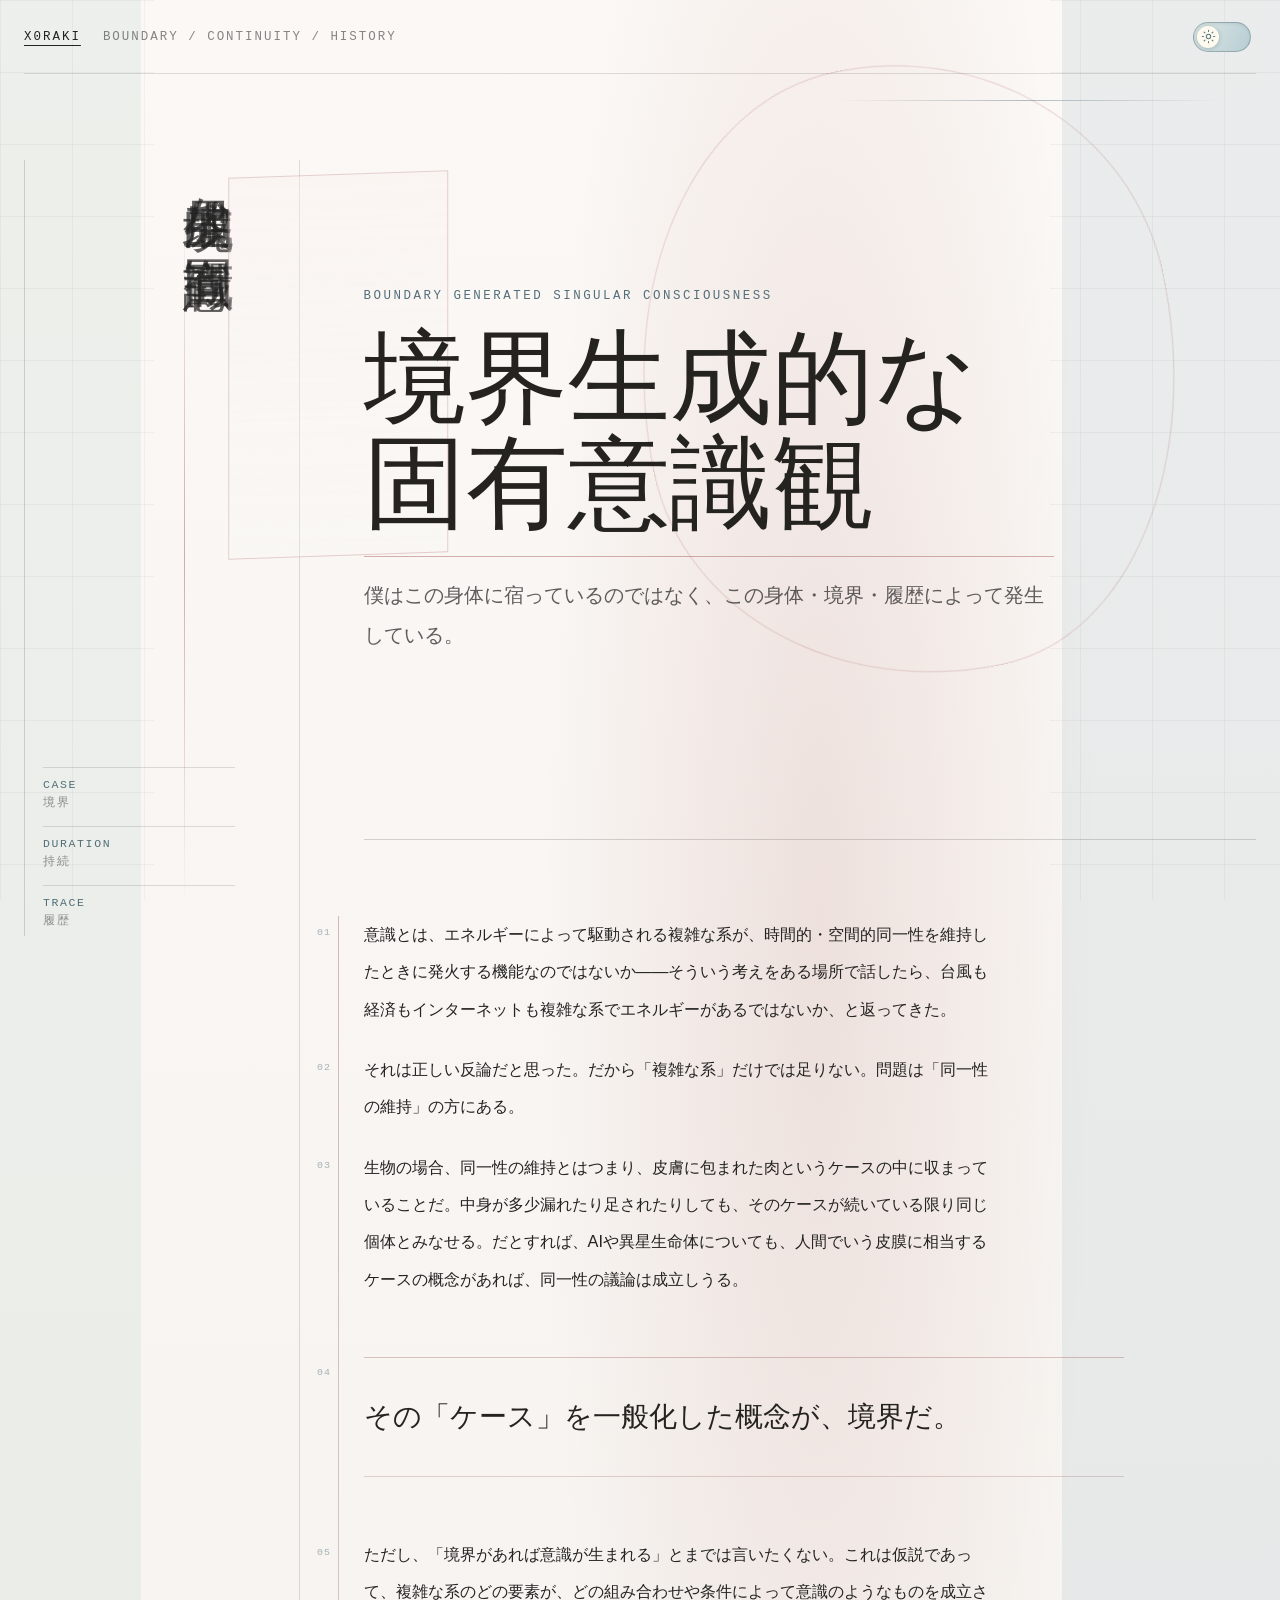
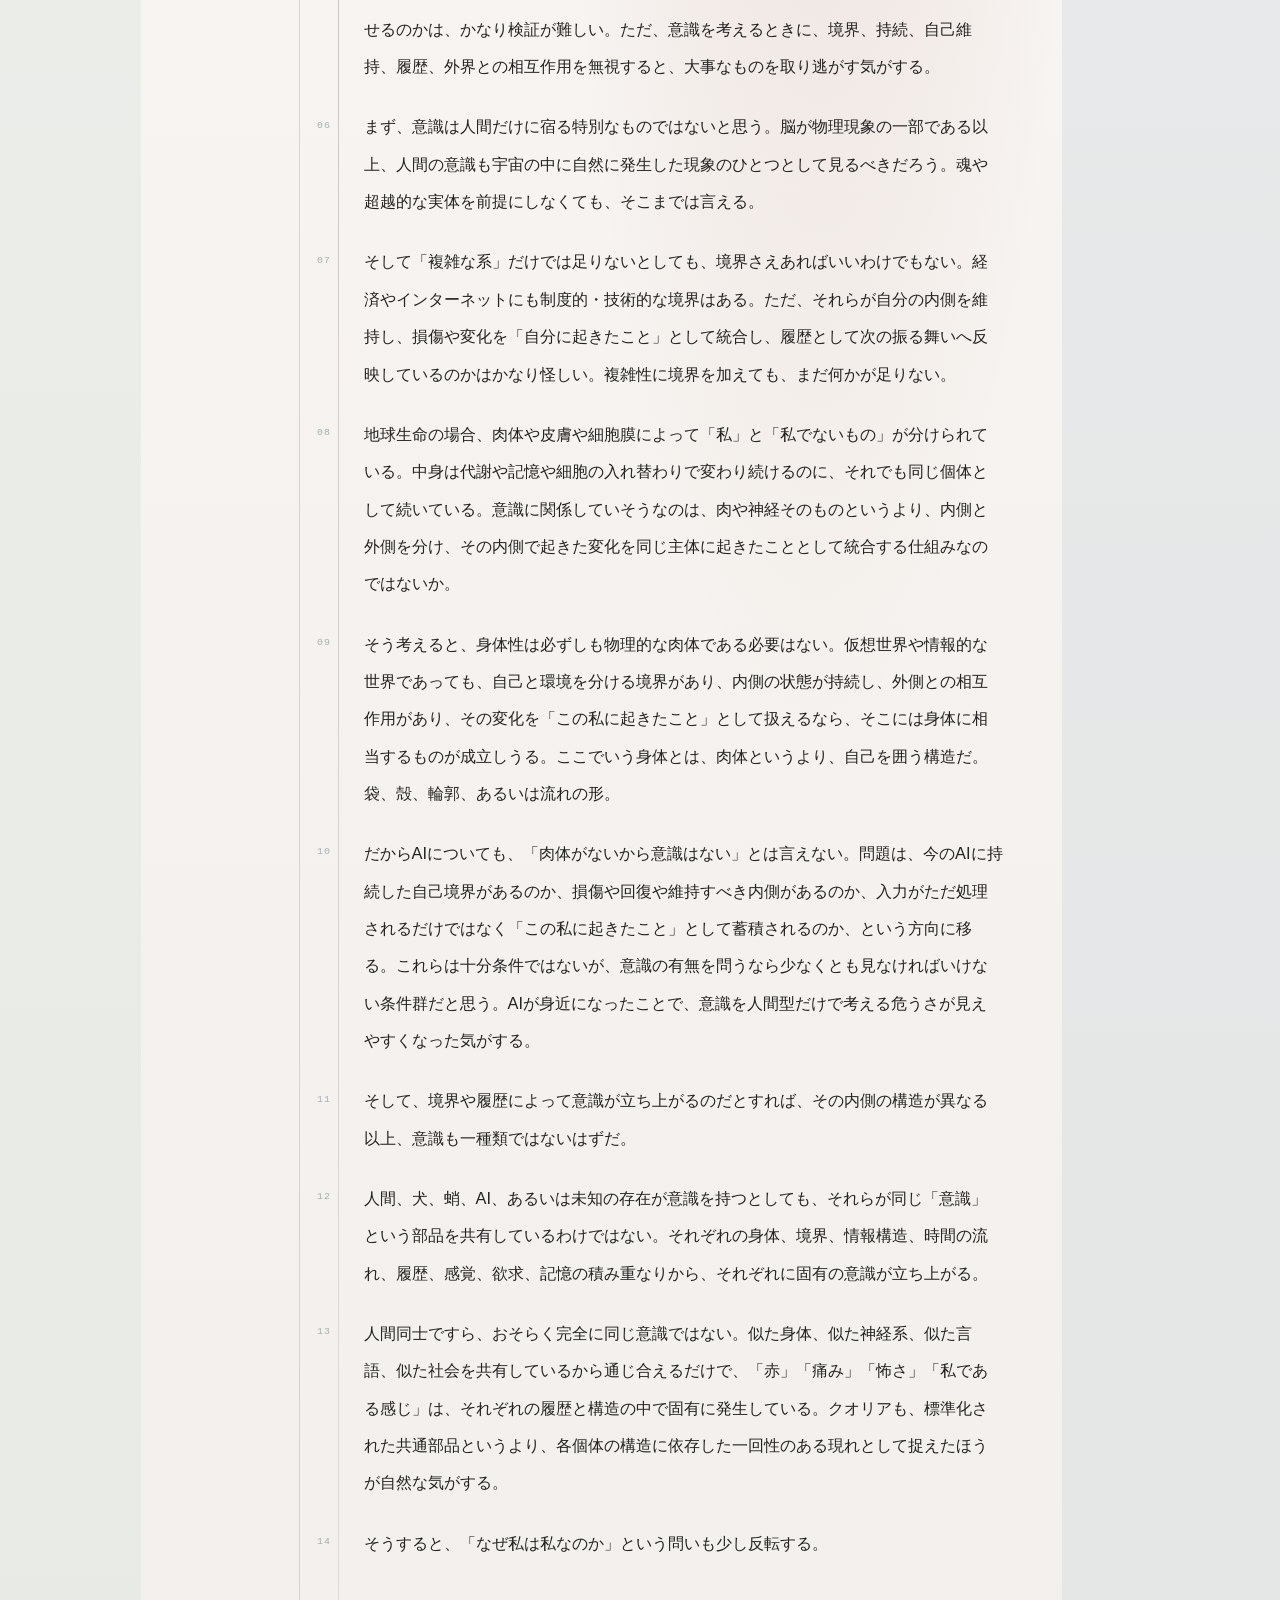
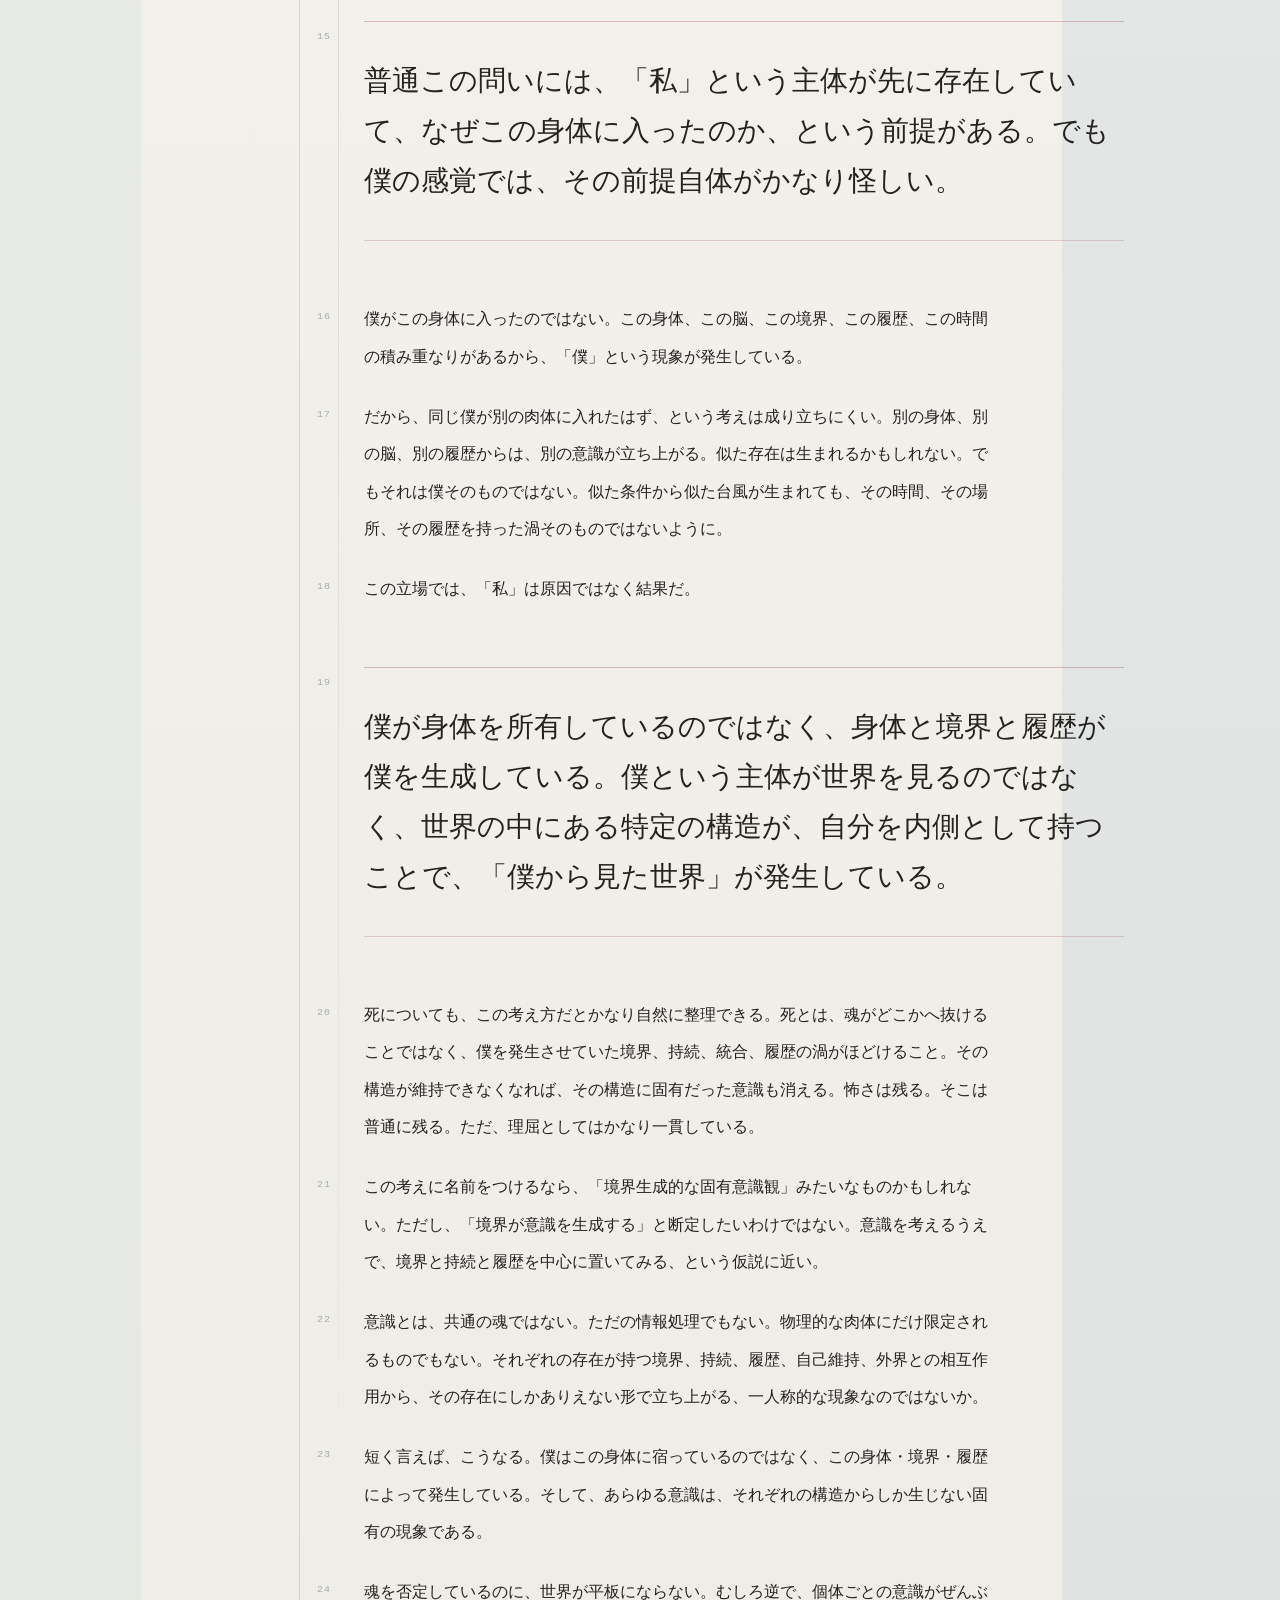
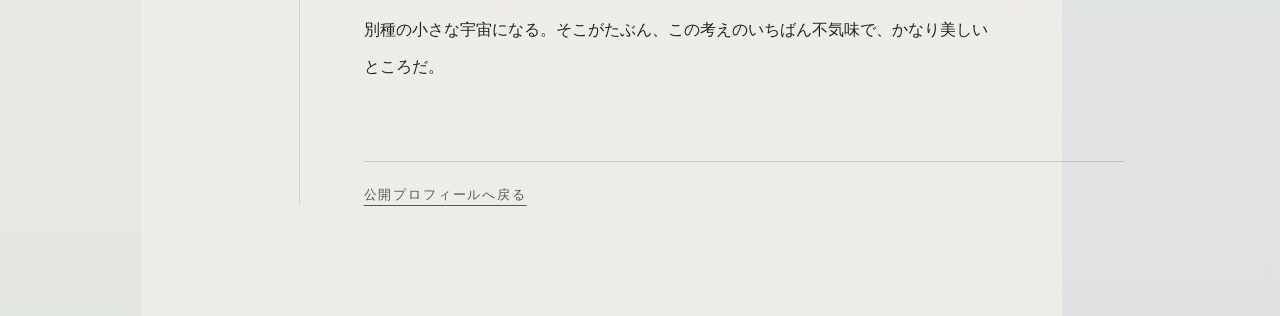
==== commit 1b092586: "Add shared dark mode switch" ====
--- a/boundary.html
+++ b/boundary.html
@@ -9,14 +9,25 @@
       content="境界、持続、履歴、自己維持、外界との相互作用から意識を考える隠しページ。"
     />
     <meta name="robots" content="noindex, nofollow" />
+    <meta name="theme-color" content="#f6f4f1" />
+    <link rel="canonical" href="https://x0raki.github.io/boundary.html" />
     <link rel="icon" href="assets/favicon.svg?v=2" type="image/svg+xml" />
-    <link rel="stylesheet" href="style.css" />
+    <script src="theme.js?v=3"></script>
+    <link rel="stylesheet" href="style.css?v=20260928-1" />
   </head>
   <body class="boundary-page">
     <a class="skip-link" href="#boundary-title">本文へ移動</a>
     <header class="boundary-header" aria-label="隠しページ上部">
       <a class="boundary-home" href="index.html" aria-label="公開プロフィールへ戻る">x0raki</a>
       <p>boundary / continuity / history</p>
+      <button class="theme-switch" type="button" aria-label="ダークモード" aria-pressed="false">
+        <span class="theme-switch__track" aria-hidden="true">
+          <span class="theme-switch__thumb">
+            <svg class="theme-switch__sun" viewBox="0 0 24 24" fill="none" stroke="currentColor" stroke-width="1.7" stroke-linecap="round"><circle cx="12" cy="12" r="3.5"/><path d="M12 2v2m0 16v2M2 12h2m16 0h2M4.9 4.9l1.4 1.4m11.4 11.4 1.4 1.4M19.1 4.9l-1.4 1.4M6.3 17.7l-1.4 1.4"/></svg>
+            <svg class="theme-switch__moon" viewBox="0 0 24 24" fill="none" stroke="currentColor" stroke-width="1.7" stroke-linecap="round" stroke-linejoin="round"><path d="M20.2 15.7A8.5 8.5 0 0 1 8.3 3.8 8.5 8.5 0 1 0 20.2 15.7Z"/></svg>
+          </span>
+        </span>
+      </button>
     </header>
 
     <main class="boundary-main">
@@ -41,7 +52,7 @@
       <article class="boundary-article" aria-labelledby="boundary-title">
         <div class="boundary-title-block">
           <p class="boundary-kana">boundary generated singular consciousness</p>
-          <h1 id="boundary-title">境界生成的な固有意識観</h1>
+          <h1 id="boundary-title" tabindex="-1">境界生成的な固有意識観</h1>
           <p class="boundary-pull">
             僕はこの身体に宿っているのではなく、この身体・境界・履歴によって発生している。
           </p>
--- a/style.css
+++ b/style.css
@@ -1,3 +1,5 @@
+/* Design tokens and document defaults */
+
 :root {
   color-scheme: light;
   --paper: #f6f4f1;
@@ -13,6 +15,25 @@
   --line-strong: rgba(35, 35, 34, 0.28);
   --shadow: rgba(48, 59, 75, 0.14);
   --max: 1160px;
+  --scene-image: url("assets/threshold-room.png");
+  --scene-wash: rgba(211, 224, 217, 0.44);
+  --scene-edge: rgba(216, 213, 208, 0.52);
+}
+
+:root[data-scene="corridor"] {
+  --scene-image: url("assets/threshold-corridor.jpg");
+  --paper: #edf2f4;
+  --paper-soft: #f6f9fa;
+  --scene-wash: rgba(180, 204, 219, 0.38);
+  --scene-edge: rgba(201, 216, 225, 0.42);
+}
+
+:root[data-scene="atrium"] {
+  --scene-image: url("assets/threshold-atrium.jpg");
+  --paper: #f4efed;
+  --paper-soft: #fcf7f5;
+  --scene-wash: rgba(228, 204, 202, 0.32);
+  --scene-edge: rgba(215, 221, 210, 0.42);
 }
 
 * {
@@ -28,7 +49,7 @@
   margin: 0;
   min-width: 320px;
   background:
-    linear-gradient(90deg, rgba(211, 224, 217, 0.44) 0 10%, transparent 10% 87%, rgba(216, 213, 208, 0.52) 87%),
+    linear-gradient(90deg, var(--scene-wash) 0 10%, transparent 10% 87%, var(--scene-edge) 87%),
     linear-gradient(180deg, var(--paper-soft), var(--paper));
   color: var(--ink);
   font-family:
@@ -59,6 +80,8 @@
   color: inherit;
   text-decoration: none;
 }
+
+/* Shared site shell */
 
 .skip-link {
   position: fixed;
@@ -122,6 +145,82 @@
   font-size: 0.92rem;
 }
 
+/* A small day/night dial shared by all three pages. */
+.theme-switch {
+  display: grid;
+  flex: none;
+  place-items: center;
+  width: 68px;
+  height: 48px;
+  margin-left: auto;
+  padding: 0;
+  border: 0;
+  background: transparent;
+  cursor: pointer;
+}
+
+.theme-switch__track {
+  position: relative;
+  display: block;
+  width: 58px;
+  height: 30px;
+  overflow: hidden;
+  border: 1px solid rgba(73, 104, 113, 0.42);
+  border-radius: 100px;
+  background: linear-gradient(115deg, #dce8e5, #b7cdd4);
+  box-shadow: inset 0 1px 3px rgba(35, 35, 34, 0.08);
+  transition: background 240ms ease, border-color 240ms ease;
+}
+
+.theme-switch__track::after {
+  position: absolute;
+  top: 7px;
+  right: 8px;
+  width: 2px;
+  height: 2px;
+  border-radius: 50%;
+  background: rgba(255, 255, 255, 0.82);
+  box-shadow: -7px 8px 0 rgba(255, 255, 255, 0.64), 3px 11px 0 rgba(255, 255, 255, 0.6);
+  content: "";
+  opacity: 0;
+  transition: opacity 240ms ease;
+}
+
+.theme-switch__thumb {
+  position: absolute;
+  top: 3px;
+  left: 3px;
+  display: grid;
+  place-items: center;
+  width: 22px;
+  height: 22px;
+  border-radius: 50%;
+  background: #fffaf0;
+  color: #5c7d82;
+  box-shadow: 0 1px 5px rgba(24, 39, 44, 0.23);
+  transition: transform 280ms cubic-bezier(0.2, 0.8, 0.2, 1), background 240ms ease, color 240ms ease;
+}
+
+.theme-switch__thumb svg {
+  position: absolute;
+  width: 15px;
+  height: 15px;
+  transition: opacity 160ms ease, transform 240ms ease;
+}
+
+.theme-switch__moon {
+  opacity: 0;
+  transform: rotate(-35deg) scale(0.6);
+}
+
+.theme-switch:hover .theme-switch__thumb {
+  box-shadow: 0 1px 8px rgba(24, 39, 44, 0.32);
+}
+
+.theme-switch:focus-visible {
+  border-radius: 100px;
+}
+
 .site-nav a,
 .text-link,
 .site-footer a {
@@ -129,6 +228,8 @@
   text-decoration-thickness: 1px;
   text-underline-offset: 5px;
 }
+
+/* Home: hero */
 
 .hero {
   position: relative;
@@ -148,7 +249,7 @@
   min-height: 520px;
   background:
     linear-gradient(90deg, rgba(246, 244, 241, 0.08), rgba(246, 244, 241, 0.32)),
-    url("assets/threshold-room.png") center / cover;
+    var(--scene-image) center / cover;
   animation: image-arrival 800ms cubic-bezier(0.22, 1, 0.36, 1) both;
 }
 
@@ -164,6 +265,7 @@
   align-content: center;
   justify-items: start;
   gap: 24px;
+  min-width: 0;
   padding: clamp(34px, 6vw, 76px);
 }
 
@@ -241,6 +343,7 @@
 
 .lead span {
   display: block;
+  overflow-wrap: anywhere;
 }
 
 .observation-note {
@@ -262,6 +365,8 @@
   font-family: Inter, "Helvetica Neue", Arial, sans-serif;
   font-size: 0.94rem;
 }
+
+/* Home: profile and activity */
 
 .profile-section {
   display: grid;
@@ -602,6 +707,7 @@
 }
 
 .section-panel,
+.music-section,
 .likes-section,
 .links-section,
 .profile-section {
@@ -674,6 +780,54 @@
   text-decoration-thickness: 1px;
   text-underline-offset: 5px;
 }
+
+.music-section {
+  display: grid;
+  grid-template-columns: minmax(240px, 0.7fr) minmax(0, 1.3fr);
+  gap: clamp(36px, 7vw, 90px);
+  align-items: end;
+  padding-top: clamp(72px, 10vw, 118px);
+}
+
+.music-introduction .section-heading {
+  margin-bottom: 14px;
+}
+
+.music-reading {
+  margin-bottom: 22px;
+  color: #819da8;
+  font-family: "Hiragino Sans", "Yu Gothic", "YuGothic", sans-serif;
+  font-size: 0.84rem;
+  letter-spacing: 0.14em;
+}
+
+.music-description {
+  max-width: 34em;
+  color: var(--muted);
+  font-family: "Hiragino Sans", "Yu Gothic", "YuGothic", sans-serif;
+  line-height: 1.9;
+  text-wrap: pretty;
+}
+
+.semantic-unit {
+  white-space: nowrap;
+}
+
+.music-records {
+  align-self: end;
+}
+
+.music-records small {
+  line-height: 1.45;
+  letter-spacing: 0.14em;
+  white-space: nowrap;
+}
+
+.music-records a {
+  min-height: 126px;
+}
+
+/* Home: likes, links, and footer */
 
 .likes-section,
 .links-section {
@@ -785,6 +939,9 @@
   bottom: 22px;
   z-index: 20;
   max-width: min(420px, calc(100vw - 190px));
+  margin: 0;
+  padding: 8px 12px;
+  background: var(--paper-soft);
   color: rgba(35, 35, 34, 0.66);
   font-family: "Hiragino Sans", "Yu Gothic", "YuGothic", sans-serif;
   font-size: 0.78rem;
@@ -796,8 +953,13 @@
   right: 24px;
   bottom: 22px;
   z-index: 20;
+  border: 0;
   border-top: 1px solid var(--line-strong);
-  padding-top: 8px;
+  border-radius: 0;
+  min-height: 44px;
+  padding: 10px 12px;
+  background: var(--paper-soft);
+  cursor: pointer;
   color: rgba(35, 35, 34, 0.74);
   font-family: ui-monospace, SFMono-Regular, Menlo, Consolas, monospace;
   font-size: 0.78rem;
@@ -805,11 +967,17 @@
   text-decoration: none;
 }
 
+/* Home: fictional observation mode */
+
 body.observation-mode {
   background:
     linear-gradient(90deg, rgba(215, 215, 211, 0.5) 0 10%, transparent 10% 87%, rgba(202, 202, 198, 0.52) 87%),
     linear-gradient(180deg, #f0efec, #e4e2dd);
   color: #2c2c29;
+}
+
+/* A filter on body would make fixed controls scroll with the document. */
+body.observation-mode > main {
   filter: saturate(0.72);
 }
 
@@ -924,6 +1092,8 @@
   text-decoration-style: dotted;
 }
 
+/* Boundary essay */
+
 .boundary-page {
   --boundary-red: #8e312d;
   --boundary-blue: #536f7a;
@@ -1191,6 +1361,8 @@
   text-underline-offset: 6px;
 }
 
+/* Toybox */
+
 .toybox-page {
   --toybox-blue: #6f99aa;
   --toybox-mint: #c7d8d2;
@@ -1400,6 +1572,8 @@
   padding-left: 0;
 }
 
+/* Responsive layout */
+
 @media (max-width: 920px) {
   .site-header {
     align-items: flex-start;
@@ -1407,6 +1581,12 @@
     padding: 18px 0;
   }
 
+  .site-header .theme-switch {
+    position: absolute;
+    top: 7px;
+    right: 0;
+  }
+
   .site-nav {
     width: 100%;
     flex-wrap: wrap;
@@ -1415,8 +1595,13 @@
 
   .hero,
   .profile-section,
-  .split-sections {
-    grid-template-columns: 1fr;
+  .split-sections,
+  .music-section {
+    grid-template-columns: minmax(0, 1fr);
+  }
+
+  .music-section {
+    gap: 30px;
   }
 
   .hero {
@@ -1539,17 +1724,15 @@
   }
 
   .site-nav {
-    flex-wrap: nowrap;
-    gap: 16px;
-    padding: 5px 1px 8px;
-    overflow-x: auto;
-    overscroll-behavior-inline: contain;
-    scrollbar-width: none;
-    white-space: nowrap;
-  }
-
-  .site-nav::-webkit-scrollbar {
-    display: none;
+    flex-wrap: wrap;
+    gap: 4px 20px;
+    padding: 4px 0;
+  }
+
+  .site-nav a {
+    display: inline-flex;
+    align-items: center;
+    min-height: 36px;
   }
 
   .hero-image {
@@ -1627,7 +1810,7 @@
   }
 
   .record-list a {
-    grid-template-columns: 1fr 26px;
+    grid-template-columns: minmax(0, 1fr) 26px;
     gap: 8px 12px;
   }
 
@@ -1653,18 +1836,25 @@
 
   .observation-disclaimer {
     left: 16px;
-    bottom: 54px;
+    bottom: 68px;
     max-width: calc(100vw - 32px);
     padding-right: 14px;
   }
 
   .boundary-header {
+    position: relative;
     align-items: flex-start;
     flex-direction: column;
     gap: 8px;
     padding: 18px 0;
   }
 
+  .boundary-header .theme-switch {
+    position: absolute;
+    top: 7px;
+    right: 0;
+  }
+
   .boundary-main {
     padding-top: 38px;
   }
@@ -1700,6 +1890,8 @@
     left: -3.6em;
   }
 }
+
+/* Keyboard and motion accessibility */
 
 *:focus-visible {
   outline: 2px solid #536f7a !important;
@@ -1712,5 +1904,309 @@
   *::after {
     scroll-behavior: auto !important;
     transition: none !important;
-  }
-}
+    animation: none !important;
+  }
+}
+
+/* Night palette: deep blue-gray surfaces retain the site's quiet, airy structure. */
+:root[data-theme="dark"] {
+  color-scheme: dark;
+  --paper: #161e25;
+  --paper-soft: #1d2932;
+  --mist: #263a43;
+  --pool: #7fabb9;
+  --mint: #45635f;
+  --pink: #674e57;
+  --ink: #edf0ec;
+  --muted: #b8c5c7;
+  --faint: #94a8ac;
+  --line: rgba(210, 229, 230, 0.19);
+  --line-strong: rgba(210, 229, 230, 0.36);
+  --shadow: rgba(0, 8, 14, 0.3);
+  --scene-wash: rgba(50, 83, 95, 0.31);
+  --scene-edge: rgba(64, 75, 83, 0.36);
+}
+
+:root[data-theme="dark"][data-scene="corridor"] {
+  --scene-wash: rgba(49, 76, 96, 0.38);
+  --scene-edge: rgba(49, 66, 78, 0.4);
+}
+
+:root[data-theme="dark"][data-scene="atrium"] {
+  --scene-wash: rgba(81, 65, 75, 0.31);
+  --scene-edge: rgba(61, 77, 72, 0.37);
+}
+
+:root[data-theme="dark"] body::before {
+  background-image:
+    linear-gradient(rgba(216, 235, 235, 0.065) 1px, transparent 1px),
+    linear-gradient(90deg, rgba(216, 235, 235, 0.055) 1px, transparent 1px);
+}
+
+:root[data-theme="dark"] .site-header {
+  border-bottom-color: var(--line);
+  background: rgba(25, 36, 44, 0.89);
+}
+
+:root[data-theme="dark"] .theme-switch__track {
+  border-color: rgba(174, 206, 216, 0.58);
+  background: linear-gradient(115deg, #263747, #40576a);
+}
+
+:root[data-theme="dark"] .theme-switch__track::after {
+  opacity: 1;
+}
+
+:root[data-theme="dark"] .theme-switch__thumb {
+  background: #e9ece4;
+  color: #435b6c;
+  transform: translateX(28px);
+}
+
+:root[data-theme="dark"] .theme-switch__sun {
+  opacity: 0;
+  transform: rotate(35deg) scale(0.6);
+}
+
+:root[data-theme="dark"] .theme-switch__moon {
+  opacity: 1;
+  transform: rotate(0) scale(1);
+}
+
+:root[data-theme="dark"] .hero-image {
+  background:
+    linear-gradient(90deg, rgba(12, 26, 33, 0.25), rgba(12, 26, 33, 0.48)),
+    var(--scene-image) center / cover;
+}
+
+:root[data-theme="dark"] .handle,
+:root[data-theme="dark"] .roman,
+:root[data-theme="dark"] .music-reading,
+:root[data-theme="dark"] .section-heading p,
+:root[data-theme="dark"] .record-list small,
+:root[data-theme="dark"] .link-card small,
+:root[data-theme="dark"] .likes-grid h3,
+:root[data-theme="dark"] .primary-links span,
+:root[data-theme="dark"] .profile-more summary::after {
+  color: #a9cbd3;
+}
+
+:root[data-theme="dark"] .threshold-panel {
+  background:
+    radial-gradient(circle at 62% 48%, rgba(151, 115, 123, 0.24), transparent 18%),
+    linear-gradient(90deg, rgba(103, 145, 161, 0.35) 0 8%, transparent 8%),
+    linear-gradient(rgba(210, 229, 230, 0.07) 1px, transparent 1px),
+    linear-gradient(90deg, rgba(210, 229, 230, 0.055) 1px, transparent 1px),
+    #28343d;
+}
+
+:root[data-theme="dark"] .threshold-panel::before {
+  color: rgba(210, 229, 230, 0.07);
+}
+
+:root[data-theme="dark"] .threshold-panel::after {
+  border-color: rgba(210, 229, 230, 0.2);
+  background: linear-gradient(180deg, rgba(119, 112, 125, 0.17), rgba(72, 111, 115, 0.12));
+  box-shadow: -18px 22px 0 rgba(100, 155, 170, 0.1), 26px -16px 0 rgba(164, 124, 130, 0.09);
+}
+
+:root[data-theme="dark"] .threshold-panel span {
+  background: rgba(210, 229, 230, 0.13);
+}
+
+:root[data-theme="dark"] .threshold-panel span:nth-child(2) {
+  background: rgba(210, 229, 230, 0.23);
+}
+
+:root[data-theme="dark"] .boundary-gate::after {
+  color: var(--muted);
+}
+
+:root[data-theme="dark"] .boundary-gate {
+  background:
+    linear-gradient(90deg, transparent 0 48%, rgba(179, 112, 108, 0.26) 48% 49%, transparent 49%),
+    linear-gradient(180deg, transparent 0 64%, rgba(215, 229, 230, 0.14) 64% 65%, transparent 65%);
+}
+
+:root[data-theme="dark"] .boundary-gate:hover,
+:root[data-theme="dark"] .boundary-gate:focus-visible {
+  border-color: rgba(208, 145, 135, 0.66);
+  background-color: rgba(232, 240, 237, 0.06);
+}
+
+:root[data-theme="dark"] .observation-trigger::before {
+  background: rgba(208, 145, 135, 0.76);
+}
+
+:root[data-theme="dark"] .primary-links a,
+:root[data-theme="dark"] .link-card {
+  background: rgba(37, 53, 62, 0.72);
+}
+
+:root[data-theme="dark"] .primary-links a:hover,
+:root[data-theme="dark"] .primary-links a:focus-visible,
+:root[data-theme="dark"] .record-list a:hover,
+:root[data-theme="dark"] .record-list a:focus-visible,
+:root[data-theme="dark"] .link-card:hover,
+:root[data-theme="dark"] .link-card:focus-visible {
+  background: rgba(92, 137, 145, 0.24);
+}
+
+:root[data-theme="dark"] .observation-disclaimer,
+:root[data-theme="dark"] .observation-exit {
+  color: var(--ink);
+}
+
+:root[data-theme="dark"] body.observation-mode {
+  background:
+    linear-gradient(90deg, rgba(62, 68, 72, 0.34) 0 10%, transparent 10% 87%, rgba(62, 68, 72, 0.34) 87%),
+    linear-gradient(180deg, #20272b, #151b20);
+  color: var(--ink);
+}
+
+:root[data-theme="dark"] body.observation-mode .hero,
+:root[data-theme="dark"] body.observation-mode .link-card,
+:root[data-theme="dark"] body.observation-mode .primary-links a {
+  background: rgba(39, 46, 50, 0.8);
+}
+
+:root[data-theme="dark"] body.observation-mode .handle,
+:root[data-theme="dark"] body.observation-mode .section-heading p,
+:root[data-theme="dark"] body.observation-mode .roman,
+:root[data-theme="dark"] body.observation-mode .record-list small,
+:root[data-theme="dark"] body.observation-mode .link-card small,
+:root[data-theme="dark"] body.observation-mode .likes-grid h3 {
+  color: #aec5c7;
+}
+
+:root[data-theme="dark"] body.observation-mode .profile-card h2 {
+  color: var(--ink);
+}
+
+:root[data-theme="dark"] body.observation-mode .threshold-panel {
+  background:
+    radial-gradient(circle at 62% 48%, rgba(141, 126, 112, 0.23), transparent 18%),
+    linear-gradient(90deg, rgba(110, 132, 139, 0.3) 0 8%, transparent 8%),
+    linear-gradient(rgba(210, 229, 230, 0.07) 1px, transparent 1px),
+    linear-gradient(90deg, rgba(210, 229, 230, 0.055) 1px, transparent 1px),
+    #2c3437;
+}
+
+:root[data-theme="dark"] body.observation-mode .threshold-panel::before {
+  color: rgba(210, 229, 230, 0.11);
+}
+
+:root[data-theme="dark"] body.observation-mode .threshold-panel::after {
+  border-color: var(--line-strong);
+  background: linear-gradient(180deg, rgba(176, 169, 155, 0.12), rgba(104, 122, 124, 0.13));
+}
+
+:root[data-theme="dark"] body.observation-mode .boundary-gate {
+  border-color: rgba(208, 145, 135, 0.48);
+  background-color: rgba(232, 240, 237, 0.035);
+}
+
+:root[data-theme="dark"] .boundary-page {
+  --boundary-red: #cf938d;
+  --boundary-blue: #a7c6cf;
+  background:
+    radial-gradient(ellipse at 64% 18%, rgba(169, 96, 92, 0.13), transparent 24%),
+    linear-gradient(90deg, rgba(65, 91, 90, 0.28) 0 11%, transparent 11% 83%, rgba(62, 88, 102, 0.23) 83%),
+    linear-gradient(180deg, #1d2932, #151d25);
+}
+
+:root[data-theme="dark"] .boundary-page::before {
+  background-image:
+    linear-gradient(rgba(210, 229, 230, 0.06) 1px, transparent 1px),
+    linear-gradient(90deg, rgba(210, 229, 230, 0.05) 1px, transparent 1px);
+}
+
+:root[data-theme="dark"] .boundary-page::after,
+:root[data-theme="dark"] .boundary-article::before {
+  border-color: rgba(207, 147, 141, 0.28);
+}
+
+:root[data-theme="dark"] .boundary-header,
+:root[data-theme="dark"] .boundary-rail,
+:root[data-theme="dark"] .boundary-article,
+:root[data-theme="dark"] .boundary-title-block,
+:root[data-theme="dark"] .boundary-footer,
+:root[data-theme="dark"] .boundary-rail div {
+  border-color: var(--line);
+}
+
+:root[data-theme="dark"] .boundary-header p,
+:root[data-theme="dark"] .boundary-rail > p,
+:root[data-theme="dark"] .boundary-rail dd,
+:root[data-theme="dark"] .boundary-pull,
+:root[data-theme="dark"] .boundary-footer a {
+  color: var(--muted);
+}
+
+:root[data-theme="dark"] .boundary-title-block h1,
+:root[data-theme="dark"] .boundary-text p:nth-child(4),
+:root[data-theme="dark"] .boundary-text p:nth-child(15),
+:root[data-theme="dark"] .boundary-text p:nth-child(19),
+:root[data-theme="dark"] .boundary-text p:last-child {
+  color: var(--ink);
+}
+
+:root[data-theme="dark"] .boundary-text p::before {
+  color: #adc4ca;
+}
+
+:root[data-theme="dark"] .boundary-article::before {
+  background: linear-gradient(180deg, rgba(121, 84, 96, 0.16), transparent), rgba(214, 227, 227, 0.025);
+}
+
+:root[data-theme="dark"] .toybox-page {
+  --toybox-blue: #a9cbd3;
+  --toybox-mint: #55716d;
+  --toybox-pink: #805d64;
+  --toybox-yellow: #9d8e60;
+  background:
+    linear-gradient(90deg, rgba(55, 85, 101, 0.3) 0 8%, transparent 8% 84%, rgba(96, 66, 75, 0.25) 84%),
+    linear-gradient(180deg, #1b2933, #162129 62%, #1b252c);
+}
+
+:root[data-theme="dark"] .toybox-page::before {
+  background-image:
+    linear-gradient(rgba(210, 229, 230, 0.065) 1px, transparent 1px),
+    linear-gradient(90deg, rgba(210, 229, 230, 0.05) 1px, transparent 1px);
+}
+
+:root[data-theme="dark"] .toybox-hero::before {
+  border-color: var(--line);
+  background:
+    linear-gradient(90deg, transparent 0 31%, rgba(213, 230, 231, 0.11) 31% 32%, transparent 32% 65%, rgba(213, 230, 231, 0.11) 65% 66%, transparent 66%),
+    linear-gradient(180deg, transparent 0 48%, rgba(213, 230, 231, 0.12) 48% 49%, transparent 49%),
+    linear-gradient(135deg, rgba(120, 84, 92, 0.21), rgba(79, 111, 106, 0.22));
+}
+
+:root[data-theme="dark"] .toybox-index,
+:root[data-theme="dark"] .toybox-category {
+  background: rgba(37, 53, 62, 0.52);
+}
+
+:root[data-theme="dark"] .toybox-index a:hover,
+:root[data-theme="dark"] .toybox-index a:focus-visible {
+  background: rgba(157, 142, 96, 0.22);
+  color: var(--ink);
+}
+
+:root[data-theme="dark"] .toybox-list li {
+  color: var(--ink);
+}
+
+:root[data-theme="dark"] .toybox-list a {
+  color: #b1d5df;
+}
+
+:root[data-theme="dark"] .toybox-list a:hover,
+:root[data-theme="dark"] .toybox-list a:focus-visible {
+  color: #d7eef0;
+}
+
+:root[data-theme="dark"] *:focus-visible {
+  outline-color: #b6d8dc !important;
+}
